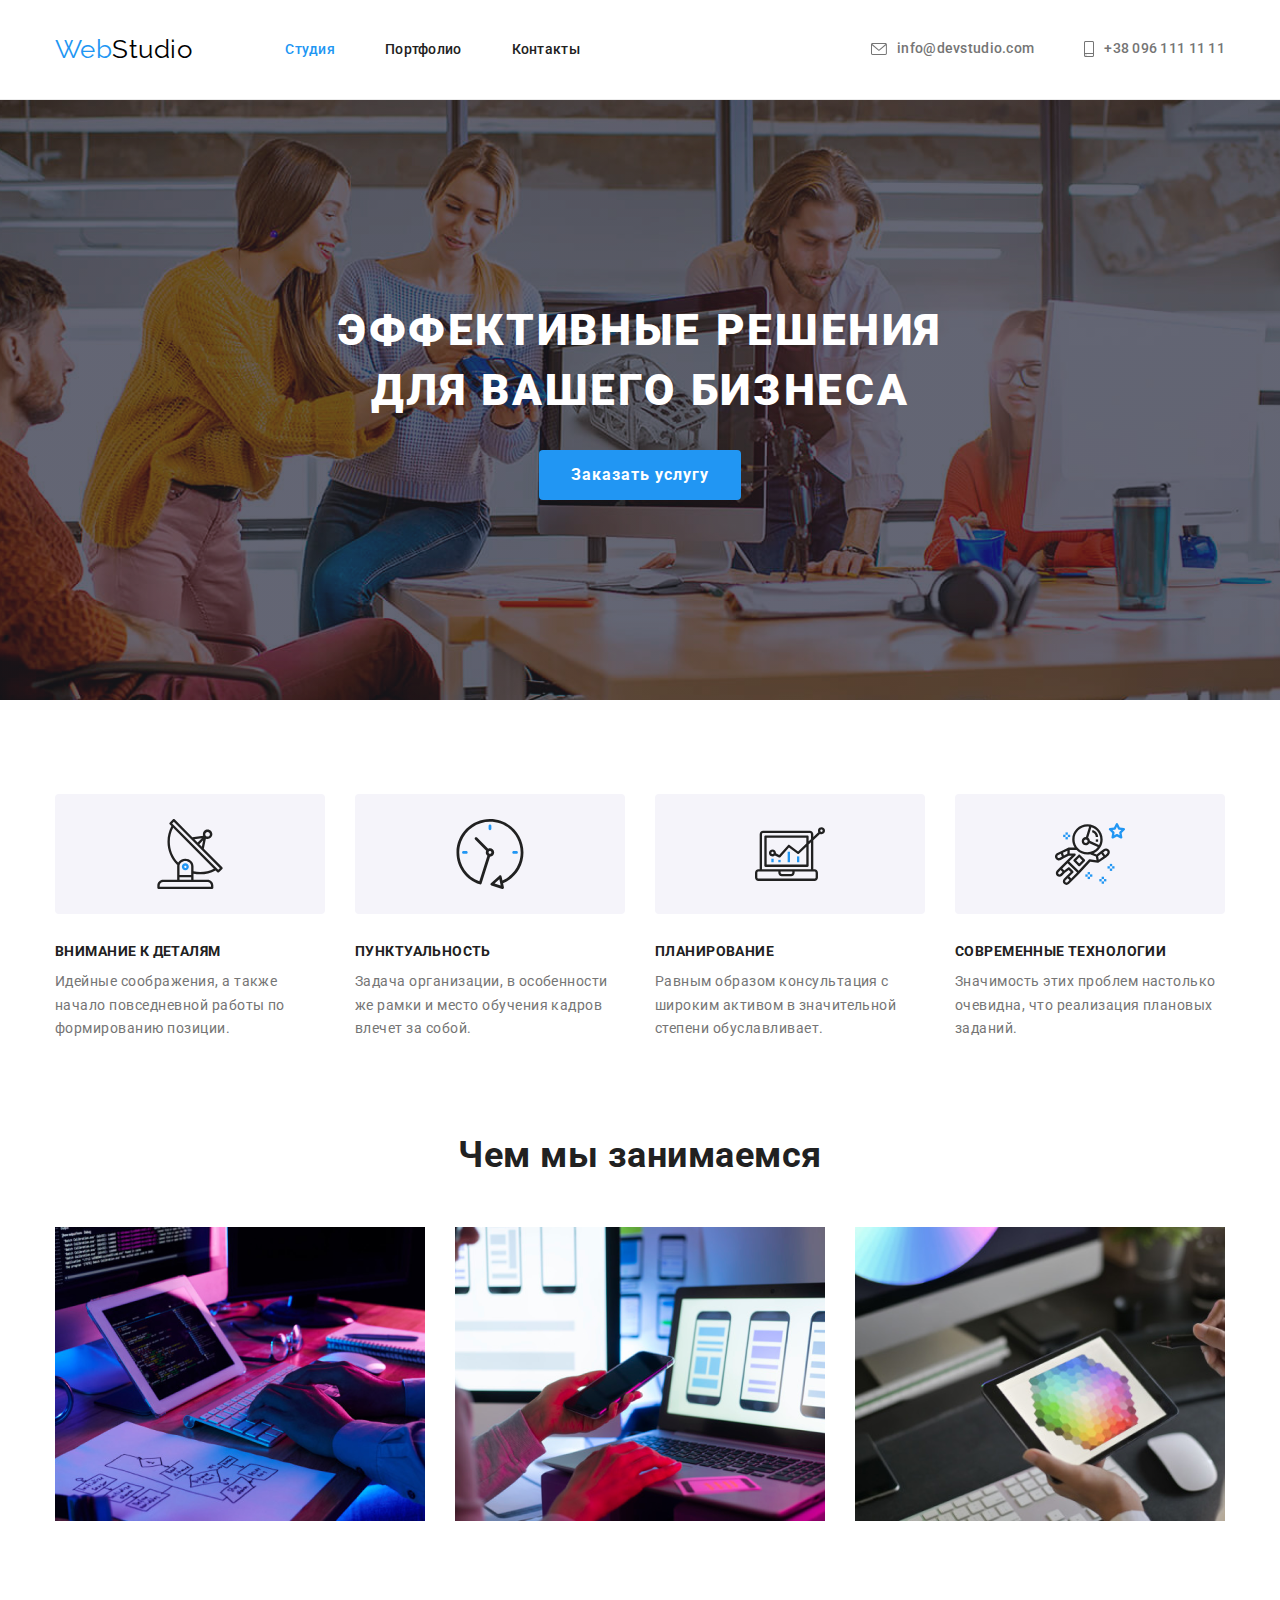
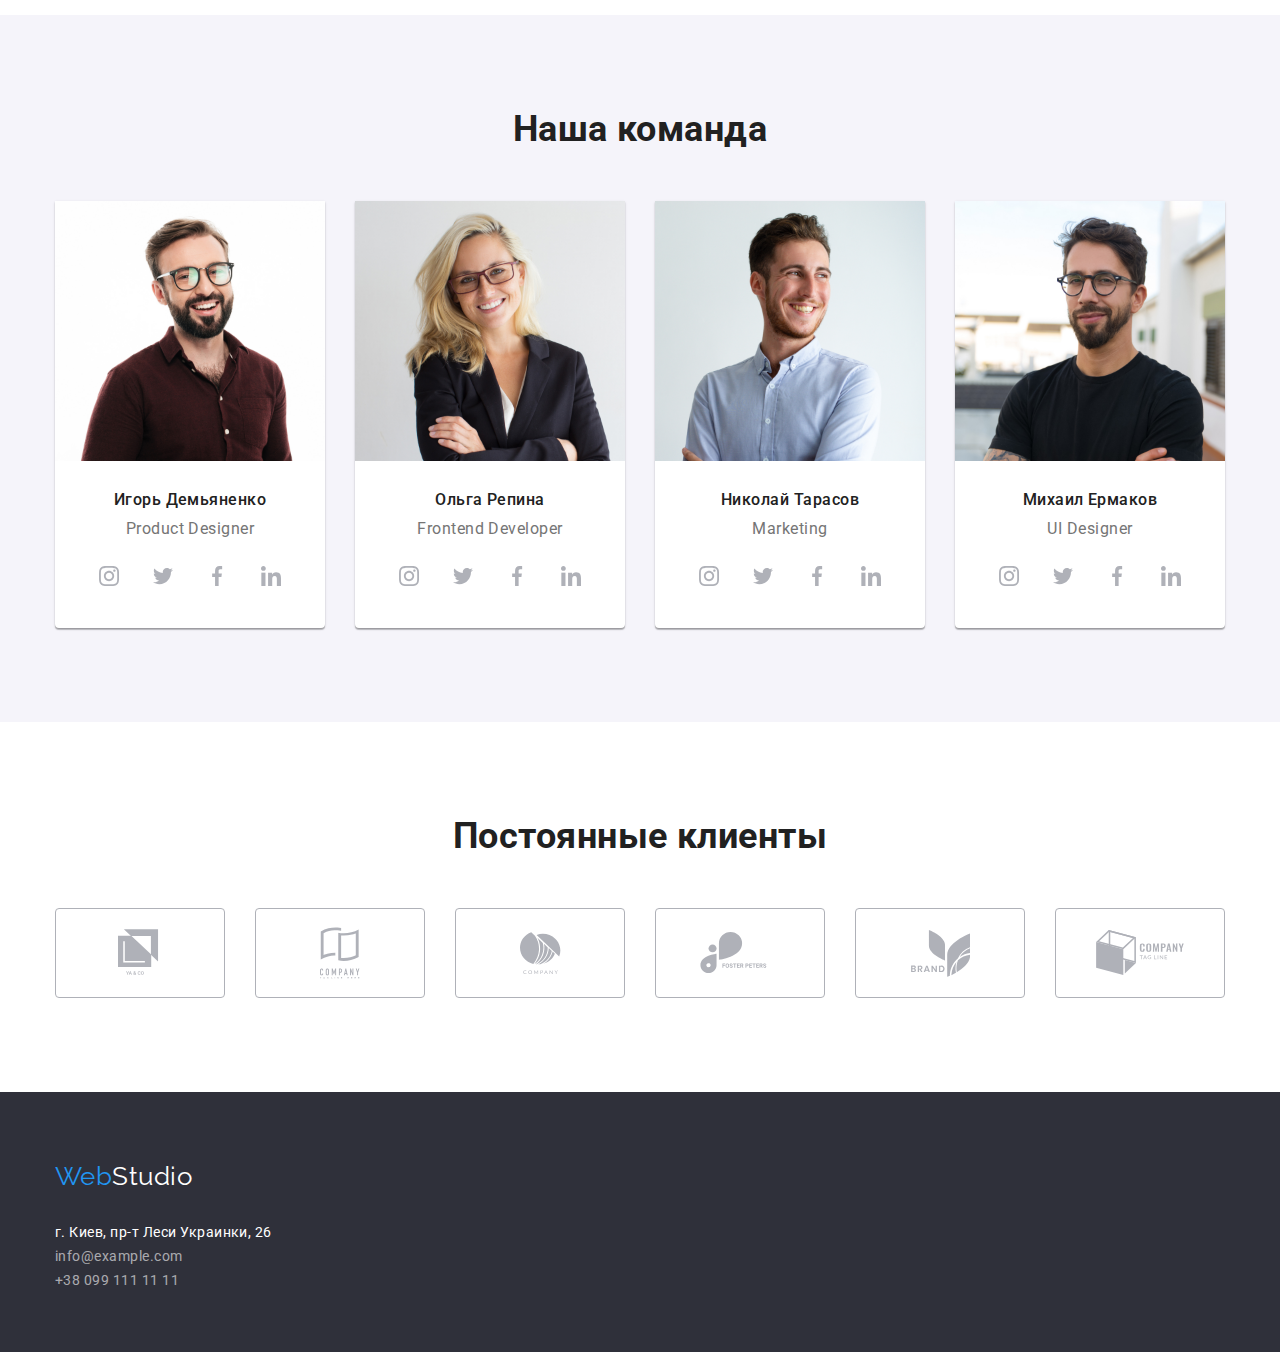
==== index.html @ a99a6d12 "Update index.html" ====
<!DOCTYPE html>
<html lang="ru">
    
<head>
    <meta charset="UTF-8">
    <meta name="viewport" content="width=device-width, initial-scale=1.0">
    <title>Document</title>
    <link rel="preconnect" href="https://fonts.gstatic.com">
    <link href="https://fonts.googleapis.com/css2?family=Raleway:wght@700&family=Roboto:wght@400;500;700;900&display=swap"
        rel="stylesheet">
    <link rel="stylesheet" href="https://cdnjs.cloudflare.com/ajax/libs/modern-normalize/1.0.0/modern-normalize.min.css" />
    <link href="css/style.css" rel="stylesheet">

</head>
<body>
    <!-- Шапка сайта -->
    <header class="page-header">
        <div class="container">
            <nav class="navigation">       
                <a href="./" class="logo">
                    Web<span class="logo-second">Studio</span>
                </a>
                <ul class="site-nav list">
                    <li class="navigation-list"><a href="./" class="link current">Студия</a></li>
                    <li class="navigation-list"><a href="./portfolio.html" class="link">Портфолио</a></li>
                    <li class="navigation-list"><a href="" class="link">Контакты</a></li>
                </ul>
            </nav>

            <address class="address">
                <ul class="contacts-nav list">
                    <li class="address-item">
                        <a href="mailto:info@devstudio.com" class="link contacts-block">
                            <svg class="email-svg">
                                <use href="./images/sprite.svg#email"></use>
                            </svg>
                            info@devstudio.com</a></li>
                    <li class="address-item">
                        <a href="tel:+380961111111" class="link contacts-block">
                            <svg class="smartphone-svg">
                                <use href="./images/sprite.svg#smartphone"><use>
                            </svg>
                            +38 096 111 11 11</a></li>
                </ul>
            </address>
        </div>
    </header>

    <main>
        <!-- Герой -->
        <section class="hero">
            <div class="container">
            <h1 class="hero-title">Эффективные решения <br> для вашего бизнеса</h1>
            <button class="hero-button" type="button">Заказать услугу</button>
            </div>
        </section>

        <!-- Преимущества -->
        <section class="section">
            <div class="container">
            <h2 hidden class="section-title">Наши преимущества</h2>
            <ul class="features-list list">
                <li class="features-list-item">
                    <div class="features-svg-block">
                    <svg class="features-svg">
                        <use href="./images/sprite.svg#antenna"></use>
                    </svg>
                    </div>
                    <h3 class="title">Внимание к деталям</h3>
                    <p class="features-paragraph">
                        Идейные соображения, а также 
                        начало повседневной работы по 
                        формированию позиции.
                    </p>
                </li>
                <li class="features-list-item">
                    <div class="features-svg-block">
                    <svg class="features-svg">
                        <use href="./images/sprite.svg#clock"></use>
                    </svg>
                    </div>
                    <h3 class="title">Пунктуальность</h3>
                    <p class="features-paragraph">
                        Задача организации, в особенности 
                        же рамки и место обучения кадров 
                        влечет за собой.
                    </p>
                </li>
                <li class="features-list-item">
                    <div class="features-svg-block">
                    <svg class="features-svg">
                        <use href="./images/sprite.svg#diagram"></use>
                    </svg>
                    </div>
                    <h3 class="title">Планирование</h3>
                    <p class="features-paragraph">
                        Равным образом консультация с 
                        широким активом в значительной 
                        степени обуславливает.
                    </p>
                </li>
                <li class="features-list-item">
                    <div class="features-svg-block">
                    <svg class="features-svg">
                        <use href="./images/sprite.svg#astronaut"></use>
                    </svg>
                    </div>
                    <h3 class="title">Современные технологии</h3>
                    <p class="features-paragraph">
                        Значимость этих проблем настолько 
                        очевидна, что реализация плановых 
                        заданий.
                    </p>
                </li>
            </ul>
            </div>
        </section>

        <!--Чем мы занимаемся-->
        <section class="section container">
            <h2 class="section-title">Чем мы занимаемся</h2>
            <ul class="works-title list">
                <li class="works-title-list">
                    <img src="./images/img1.png" alt="десктопные приложения" 
                    width="370" height="294">
                </li>
                <li class="works-title-list">
                    <img src="./images/img2.png" alt="мобильные приложения" 
                    width="370" height="294">
                </li>
                <li class="works-title-list">
                    <img src="./images/img3.png" alt="дизайнерские решения" 
                    width="370" height="294">
                </li>
            </ul>
            
        </section>

        <!-- Наша команда-->
        <section class="section employee">
            <div class="container employee-list">
                <h2 class="section-title">Наша команда</h2>
                <ul class="employees-title list">
                    <li class="employees-title-list">
                        <img src="./images/img11.jpg" alt="Игорь Демьяненко" 
                        width="270" height="260">
                            <h3 class="employee-name">Игорь Демьяненко</h3>
                        <p class="employee-position">Product Designer</p>
                        <div class="employee-social-block">
                            <a href="" class="employees-social-svg-links">
                            <svg class="employees-social-svg">
                                <use href="./images/sprite.svg#instagram"></use>
                            </svg>
                            </a>
                            <a href="" class="employees-social-svg-links">
                            <svg class="employees-social-svg">
                                <use href="./images/sprite.svg#twitter"></use>
                            </svg>
                            </a>
                            <a href=""  class="employees-social-svg-links">
                            <svg class="employees-social-svg">
                                <use href="./images/sprite.svg#facebook"></use>
                            </svg>
                            </a>
                            <a href=""  class="employees-social-svg-links">
                            <svg class="employees-social-svg">
                                <use href="./images/sprite.svg#linkedin"></use>
                            </svg>
                            </a>
                        </div>
                    </li>
                    <li class="employees-title-list">
                        <img src="./images/img22.jpg" alt="Ольга Репина" 
                        width="270" height="260">
                            <h3 class="employee-name">Ольга Репина</h3>
                        <p class="employee-position">Frontend Developer</P>
                        <div class="employee-social-block">
                            <a href="" class="employees-social-svg-links">
                                <svg class="employees-social-svg">
                                    <use href="./images/sprite.svg#instagram"></use>
                                </svg>
                            </a>
                            <a href="" class="employees-social-svg-links">
                                <svg class="employees-social-svg">
                                    <use href="./images/sprite.svg#twitter"></use>
                                </svg>
                            </a>
                            <a href="" class="employees-social-svg-links">
                                <svg class="employees-social-svg">
                                    <use href="./images/sprite.svg#facebook"></use>
                                </svg>
                            </a>
                            <a href="" class="employees-social-svg-links">
                                <svg class="employees-social-svg">
                                    <use href="./images/sprite.svg#linkedin"></use>
                                </svg>
                            </a>
                        </div>
                    </li>
                    <li class="employees-title-list">
                        <img src="./images/img33.jpg" alt="Николай Тарасов" 
                        width="270" height="260">
                            <h3 class="employee-name">Николай Тарасов</h3>
                        <p class="employee-position">
                            Marketing
                        </p>
                        <div class="employee-social-block">
                            <a href="" class="employees-social-svg-links">
                                <svg class="employees-social-svg">
                                    <use href="./images/sprite.svg#instagram"></use>
                                </svg>
                            </a>
                            <a href="" class="employees-social-svg-links">
                                <svg class="employees-social-svg">
                                    <use href="./images/sprite.svg#twitter"></use>
                                </svg>
                            </a>
                            <a href="" class="employees-social-svg-links">
                                <svg class="employees-social-svg">
                                    <use href="./images/sprite.svg#facebook"></use>
                                </svg>
                            </a>
                            <a href="" class="employees-social-svg-links">
                                <svg class="employees-social-svg">
                                    <use href="./images/sprite.svg#linkedin"></use>
                                </svg>
                            </a>
                        </div>
                    </li>
                    <li class="employees-title-list">
                        <img src="images/img44.jpg" alt="Михаил Ермаков" width="270">
                            <h3 class="employee-name">Михаил Ермаков</h3>
                        <p class="employee-position">
                            UI Designer
                        </p>
                        <div class="employee-social-block">
                            <a href="" class="employees-social-svg-links">
                                <svg class="employees-social-svg">
                                    <use href="./images/sprite.svg#instagram"></use>
                                </svg>
                            </a>
                            <a href="" class="employees-social-svg-links">
                                <svg class="employees-social-svg">
                                    <use href="./images/sprite.svg#twitter"></use>
                                </svg>
                            </a>
                            <a href="" class="employees-social-svg-links">
                                <svg class="employees-social-svg">
                                    <use href="./images/sprite.svg#facebook"></use>
                                </svg>
                            </a>
                            <a href="" class="employees-social-svg-links">
                                <svg class="employees-social-svg">
                                    <use href="./images/sprite.svg#linkedin"></use>
                                </svg>
                            </a>
                        </div>
                    </li>
                </ul>
            </div>
        </section>

        <section class="section">
            <div class="container clients-box">  
                <h2 class="section-title">
                    Постоянные клиенты
                </h2>
                <ul class="clients-list list">
                    <li class="clients-item">
                        <svg class="clients-social-svg" width= 44.27 height=49.23>
                            <use href="./images/sprite.svg#logofooter1"></use>
                        </svg>
                    </li>
                    <li class="clients-item">
                        <svg class="clients-social-svg" width= 40 height=52>
                            <use href="./images/sprite.svg#logofooter2"></use>
                        </svg>
                    </li>
                    <li class="clients-item">
                        <svg class="clients-social-svg" width= 41 height=42.6>
                            <use href="./images/sprite.svg#logofooter3"></use>
                        </svg>
                    </li>
                    <li class="clients-item">
                        <svg class="clients-social-svg" width= 79.66 height=42.02>
                            <use href="./images/sprite.svg#logofooter4"></use>
                        </svg>
                    </li>
                    <li class="clients-item">
                        <svg class="clients-social-svg" width= 59 height=47>
                            <use href="./images/sprite.svg#logofooter5"></use>
                        </svg>
                    </li>
                    <li class="clients-item">
                        <svg class="clients-social-svg" width= 88.48 height=45.54>
                            <use href="./images/sprite.svg#logofooter6"></use>
                        </svg>
                    </li>
                </ul>

            </div>
        </section>

    </main>

    <!-- Подвал -->
    <footer class="addresses-style">
        <div class="container">
            <a href="./" class="logo">
                Web<span class="logo-second-footer">Studio</span>
            </a>
            <address class="address-style">
                <ul class="footer-address list">
                    <li>
                        г. Киев, пр-т Леси Украинки, 26
                    </li>
                    <li>
                        <a href="mailto:info@example.com" class="footer-contacts">info@example.com</a>
                    </li>
                    <li>
                        <a href="tel:+380991111111" class="footer-contacts">+38 099 111 11 11</a>
                    </li>
                </ul>
            </address>
            
        </div>
    </footer>

</body>
</html>
---- css/style.css ----
:root {
  --primary-text-color: #757575;
  --title-text-color: #212121;
  --accent-color: #2196f3;
  --primary-page-color: #ffffff;
}

body {
  background-color: var(--primary-page-color);
  color: var(--primary-text-color);
  font-family: Roboto, sans-serif;
  letter-spacing: 0.03em;
}

.list {
  list-style: none;
}

h1,
h2,
h4,
h4,
h5,
h6 {
  margin: 0;
}

ul,
ol {
  margin: 0;
  padding-inline-start: 0;
}

a {
  margin: 0;
}

img {
  display: block;
}

.container {
  margin-left: auto;
  margin-right: auto;
  width: 1200px;
  padding: 0 15px;
}

/*Шапка сайта*/
.page-header {
  padding-top: 25px;
  padding-bottom: 25px;
  border-bottom: 1px solid #ececec;
}

.page-header .container {
  display: flex;
  align-items: center;
}

.navigation {
  display: flex;
  align-items: center;
}

.logo {
  color: var(--accent-color);
  text-decoration: none;
  font-family: Raleway, sans-serif;
  font-size: 26px;
  line-height: 1.88;
}

.page-header .logo {
  margin-right: 93px;
}

.logo-second {
  color: #000000;
}

.site-nav .link {
  color: var(--title-text-color);
  text-decoration: none;
  font-weight: 500;
  font-size: 14px;
  line-height: 1.2;
  letter-spacing: 0.02em;
}

.site-nav {
  display: flex;
}

.site-nav .link:hover,
.site-nav .link:focus {
  color: var(--accent-color);
}

.navigation-list:not(:last-child) {
  margin-right: 50px;
}

.email-svg {
  width: 16px;
  height: 12px;
  margin-right: 10px;
  fill: var(--primary-text-color);
}

.smartphone-svg {
  width: 10px;
  height: 16px;
  margin-right: 10px;
  fill: var(--primary-text-color);
}

.address-item:not(:last-child) {
  margin-right: 50px;
}

.link.current {
  color: var(--accent-color);
}

.contacts-nav {
  display: flex;
}

.page-header .address {
  margin-left: auto;
}

.address-item .link {
  display: flex;
  align-items: center;
  color: var(--primary-text-color);
  text-decoration: none;
  font-style: normal;
  font-weight: 500;
  font-size: 14px;
  line-height: 1.14;
  letter-spacing: 0.02em;
}

.address-item .link:hover,
.address-item .link:focus {
  color: var(--accent-color);
}

.contacts-block:hover .email-svg,
.contacts-block:focus .email-svg {
  fill: currentColor;
}

.contacts-block:hover .smartphone-svg,
.contacts-block:focus .smartphone-svg {
  fill: currentColor;
}

/*section*/
.section-title {
  color: var(--title-text-color);
  font-size: 36px;
  line-height: 1.16;
  text-align: center;
  padding-bottom: 50px;
}

/*Герой*/
.hero {
  background-image: linear-gradient(
      rgba(47, 48, 58, 0.4),
      rgba(47, 48, 58, 0.4)
    ),
    url(../images/hero.png);
  background-position: center;
  height: 600px;
  max-width: 1600px;
  text-align: center;
  margin-left: auto;
  margin-right: auto;
}

.hero-title {
  color: var(--primary-page-color);
  font-weight: 900;
  font-size: 44px;
  line-height: 1.37;
  letter-spacing: 0.06em;
  text-transform: uppercase;
  padding-top: 200px;
  margin-bottom: 30px;
}

.hero-button {
  background-color: var(--accent-color);
  color: var(--primary-page-color);

  display: inline-block;
  border: 1px transparent;
  min-width: 200px;
  height: 50px;
  text-decoration: none;
  font-weight: bold;
  font-size: 16px;
  line-height: 1.875;
  letter-spacing: 0.06em;
  border-radius: 4px;
  cursor: pointer;
  padding: 10px 32px;
  text-decoration: none;
  margin-bottom: 200px;
}

/*Преимущества*/
.features-list .title {
  color: var(--title-text-color);
  font-size: 14px;
  line-height: 1.14;
  letter-spacing: 0.03em;
  text-transform: uppercase;
  margin-bottom: 10px;
  margin-top: 0px;
}

.features-list-item:not(:last-child) {
  margin-right: 30px;
}

.features-paragraph {
  min-width: 270px;
  margin-top: 0px;
  margin-bottom: 0px;
}

.container .features-list {
  display: flex;
  padding-top: 94px;
  padding-bottom: 94px;
}

.features-paragraph {
  font-size: 14px;
  line-height: 1.7;
}

.features-svg {
  width: 70px;
  height: 70px;
}

.features-svg-block {
  display: flex;
  background-color: #f5f4fa;
  align-items: center;
  justify-content: center;
  width: 270px;
  height: 120px;
  border-radius: 4px;
  margin-bottom: 30px;
}

/*чем мы занимаемся*/
.works-title {
  display: flex;
  padding-bottom: 94px;
}

.works-title-list:not(:last-child) {
  margin-right: 30px;
}

/*наша команда*/

.employees-title {
  display: flex;
  padding-bottom: 94px;
  justify-content: space-between;
}

.employees-title li {
  background: #ffffff;
  box-shadow: 0px 1px 3px rgba(0, 0, 0, 0.12), 0px 1px 1px rgba(0, 0, 0, 0.14),
    0px 2px 1px rgba(0, 0, 0, 0.2);
  border-radius: 0px 0px 4px 4px;
}

.employee {
  padding-top: 94px;
  background-color: #f5f4fa;
  text-align: center;
  margin-left: auto;
  margin-right: auto;
}

.employee-name {
  color: var(--title-text-color);
  font-weight: 500;
  font-size: 16px;
  line-height: 1.18;
  margin-top: 30px;
  margin-bottom: 10px;
  text-align: center;
}
.employee-position {
  color: var(--primary-text-color);
  font-size: 16px;
  line-height: 1.18;
  margin-top: 0;
  margin-bottom: 16px;
  text-align: center;
}

.employee-social-block {
  display: flex;
  justify-content: center;
  align-items: center;
  width: 206px;
  height: 44px;
  margin: 0 32px 30px 32px;
}

.employees-social-svg-links {
  display: flex;
  align-items: center;
  justify-content: center;
  width: 44px;
  height: 44px;
}

.employees-social-svg-links:hover .employees-social-svg {
  fill: #ffffff;
}

.employees-social-svg-links:hover {
  background: var(--accent-color);
  border-radius: 50%;
}

.employees-social-svg-links:not(:last-child) {
  margin-right: 10px;
}

.employees-social-svg {
  fill: #afb1b8;
  width: 20px;
  height: 20px;
}
/*наши клиенты*/
.clients-list {
  display: flex;
  align-items: center;
  justify-content: space-between;
}

.clients-item {
  display: flex;
  align-items: center;
  justify-content: center;
  width: 170px;
  height: 90px;
  border: 1px solid #afb1b8;
  border-radius: 4px;
}

.clients-item:hover {
  border: 1px solid var(--accent-color);
}

.clients-item:hover .clients-social-svg {
  fill: var(--accent-color);
}

.clients-social-svg {
  fill: #afb1b8;
}

.clients-box {
  padding-top: 94px;
  padding-bottom: 94px;
}

/*подвал*/

.addresses-style {
  font-family: Roboto, sans-serif;
  font-style: normal;
  text-decoration: none;
  background-color: #2f303a;
  padding-top: 60px;
  margin-left: auto;
  margin-right: auto;
}

.footer-address {
  color: #ffffff;
  font-size: 14px;
  line-height: 1.7;
}

.footer-contacts {
  color: rgba(255, 255, 255, 0.6);
  font-size: 14px;
  line-height: 1.7;
  text-decoration: none;
}

.nav-filter {
  padding-top: 94px;
  padding-bottom: 50px;
}

.filter-button {
  background-color: #f5f4fa;
  color: var(--title-text-color);
  text-align: center;
  display: inline-block;
  border: 1px transparent;
  min-width: 73px;
  height: 38px;
  text-decoration: none;
  font-weight: bold;
  border-radius: 4px;
  cursor: pointer;
  padding: 6px 22px;
  font-size: 16px;
  line-height: 1.625;
  letter-spacing: 0.03em;
}

.portfolio-list {
  display: flex;
  justify-content: center;
}

.portfolio-list .item:not(:last-child) {
  margin-right: 8px;
}

.portfolio-list .filter-button:hover,
.portfolio-list .filter-button:focus {
  background-color: var(--accent-color);
  color: var(--primary-page-color);
}

.address-style {
  margin-top: 20px;
  padding-bottom: 60px;
  font-style: normal;
}

.footer-contacts {
  margin-top: 9px;
}

.address-margin:not(:last-child) {
  margin-bottom: 9px;
}

.portfolio-examples {
  display: flex;
  flex-wrap: wrap;
  padding-bottom: 94px;
}

.portfolio-examples .item {
  margin-right: 30px;
  margin-bottom: 30px;
}

.portfolio-examples .item:nth-last-child(-n + 3) {
  margin-bottom: 0;
}

.portfolio-examples .item:nth-child(3n) {
  margin-right: 0;
}

.portfolio-examples-link {
  text-decoration: none;
}
/*
.portfolio-examples-link .item {
}
*/
.item img {
  display: block;
  max-width: 100%;
  height: auto;
}
.item-card {
  padding: 20px 24px;
  background: #ffffff;
  /* Рамка не везде а только с трёх сторон */
  border: 1px solid #eeeeee;
}

.example-name {
  font-size: 18px;
  line-height: 2;
  letter-spacing: 0.06ems;
  color: var(--title-text-color);
  margin-bottom: 4px;
}

.example-type {
  font-size: 16px;
  line-height: 1.87;
  color: var(--primary-text-color);
  margin: 0;
}

.logo-second-footer {
  color: var(--primary-page-color);
}
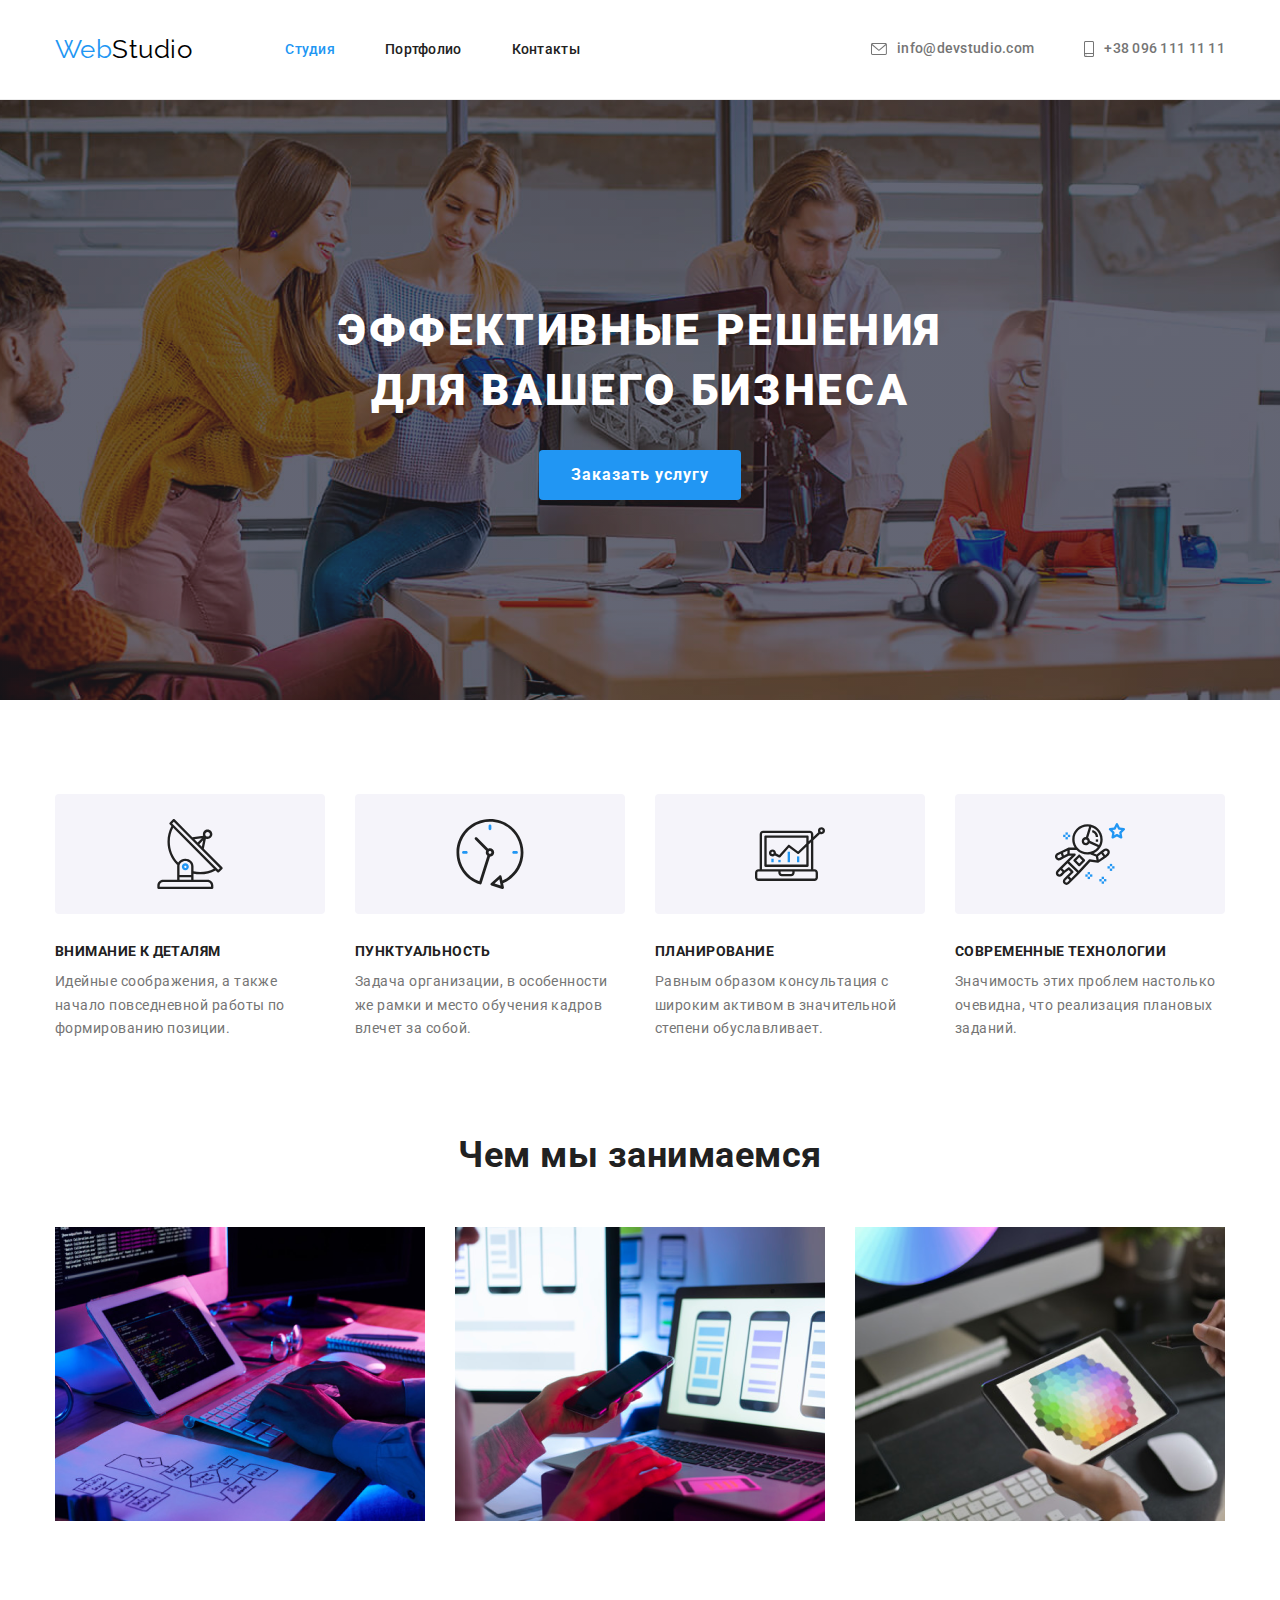
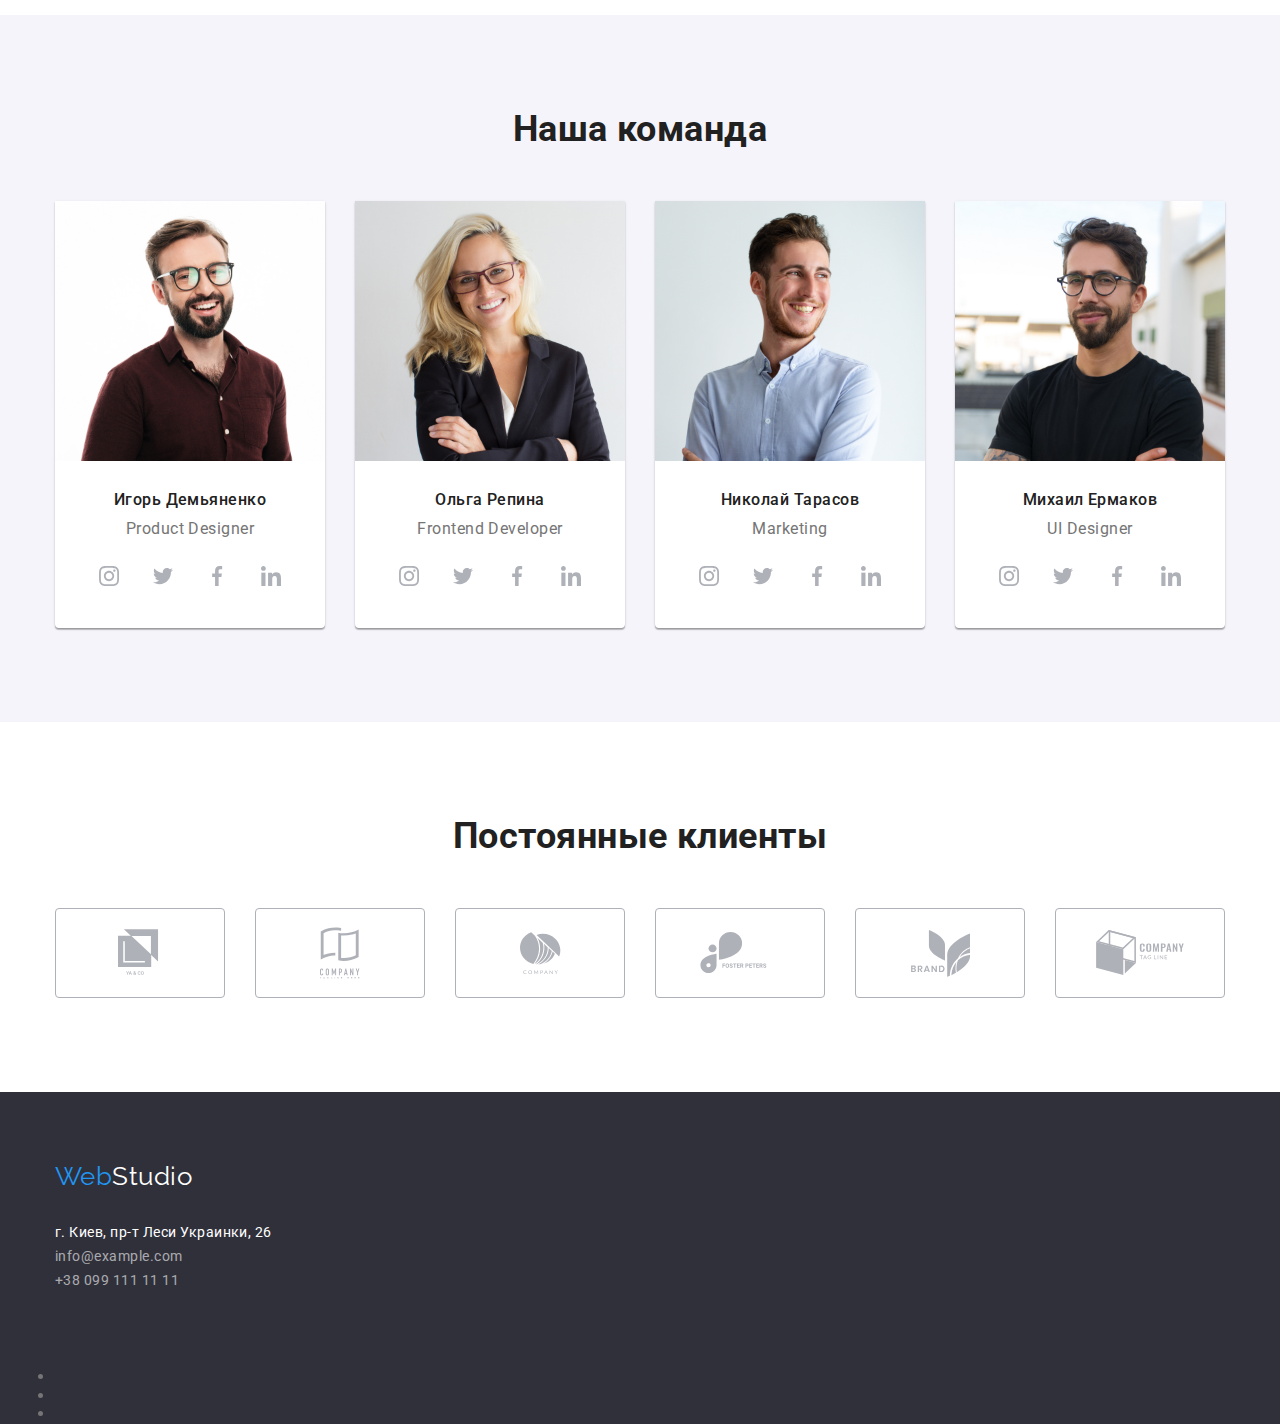
==== commit 5ff6f9aa: "gg" ====
--- a/index.html
+++ b/index.html
@@ -266,35 +266,47 @@
                     Постоянные клиенты
                 </h2>
                 <ul class="clients-list list">
-                    <li class="clients-item">
+                    <li>
+                    <a href="" class="clients-item-link">
                         <svg class="clients-social-svg" width= 44.27 height=49.23>
                             <use href="./images/sprite.svg#logofooter1"></use>
                         </svg>
-                    </li>
-                    <li class="clients-item">
+                    </a>
+                    </li>
+                    <li>
+                    <a href="" class="clients-item-link">
                         <svg class="clients-social-svg" width= 40 height=52>
                             <use href="./images/sprite.svg#logofooter2"></use>
                         </svg>
-                    </li>
-                    <li class="clients-item">
+                    </a>
+                    </li>
+                    <li>
+                    <a href="" class="clients-item-link">
                         <svg class="clients-social-svg" width= 41 height=42.6>
                             <use href="./images/sprite.svg#logofooter3"></use>
                         </svg>
-                    </li>
-                    <li class="clients-item">
+                    </a>
+                    </li>
+                    <li>
+                    <a href="" class="clients-item-link">
                         <svg class="clients-social-svg" width= 79.66 height=42.02>
                             <use href="./images/sprite.svg#logofooter4"></use>
                         </svg>
-                    </li>
-                    <li class="clients-item">
+                    </a>
+                    </li>
+                    <li>
+                    <a href="" class="clients-item-link">
                         <svg class="clients-social-svg" width= 59 height=47>
                             <use href="./images/sprite.svg#logofooter5"></use>
                         </svg>
-                    </li>
-                    <li class="clients-item">
+                    </a>
+                    </li>
+                    <li>
+                    <a href="" class="clients-item-link">
                         <svg class="clients-social-svg" width= 88.48 height=45.54>
                             <use href="./images/sprite.svg#logofooter6"></use>
                         </svg>
+                    </a>
                     </li>
                 </ul>
 
@@ -322,6 +334,17 @@
                     </li>
                 </ul>
             </address>
+
+            <div>
+                <p>
+
+                </p>
+                <ul>
+                    <li></li>
+                    <li></li>
+                    <li></li>
+                </ul>
+            </div>
             
         </div>
     </footer>
--- a/css/style.css
+++ b/css/style.css
@@ -354,7 +354,7 @@
   justify-content: space-between;
 }
 
-.clients-item {
+.clients-item-link {
   display: flex;
   align-items: center;
   justify-content: center;
@@ -364,11 +364,11 @@
   border-radius: 4px;
 }
 
-.clients-item:hover {
+.clients-item-link:hover {
   border: 1px solid var(--accent-color);
 }
 
-.clients-item:hover .clients-social-svg {
+.clients-item-link:hover .clients-social-svg {
   fill: var(--accent-color);
 }
 
@@ -404,6 +404,7 @@
   font-size: 14px;
   line-height: 1.7;
   text-decoration: none;
+  margin-top: 9px;
 }
 
 .nav-filter {
@@ -450,10 +451,6 @@
   font-style: normal;
 }
 
-.footer-contacts {
-  margin-top: 9px;
-}
-
 .address-margin:not(:last-child) {
   margin-bottom: 9px;
 }
@@ -480,10 +477,7 @@
 .portfolio-examples-link {
   text-decoration: none;
 }
-/*
-.portfolio-examples-link .item {
-}
-*/
+
 .item img {
   display: block;
   max-width: 100%;
@@ -492,8 +486,13 @@
 .item-card {
   padding: 20px 24px;
   background: #ffffff;
-  /* Рамка не везде а только с трёх сторон */
   border: 1px solid #eeeeee;
+}
+
+.item:hover,
+.item:focus {
+  box-shadow: 0px 1px 1px rgba(0, 0, 0, 0.12), 0px 4px 4px rgba(0, 0, 0, 0.06),
+    1px 4px 6px rgba(0, 0, 0, 0.16);
 }
 
 .example-name {
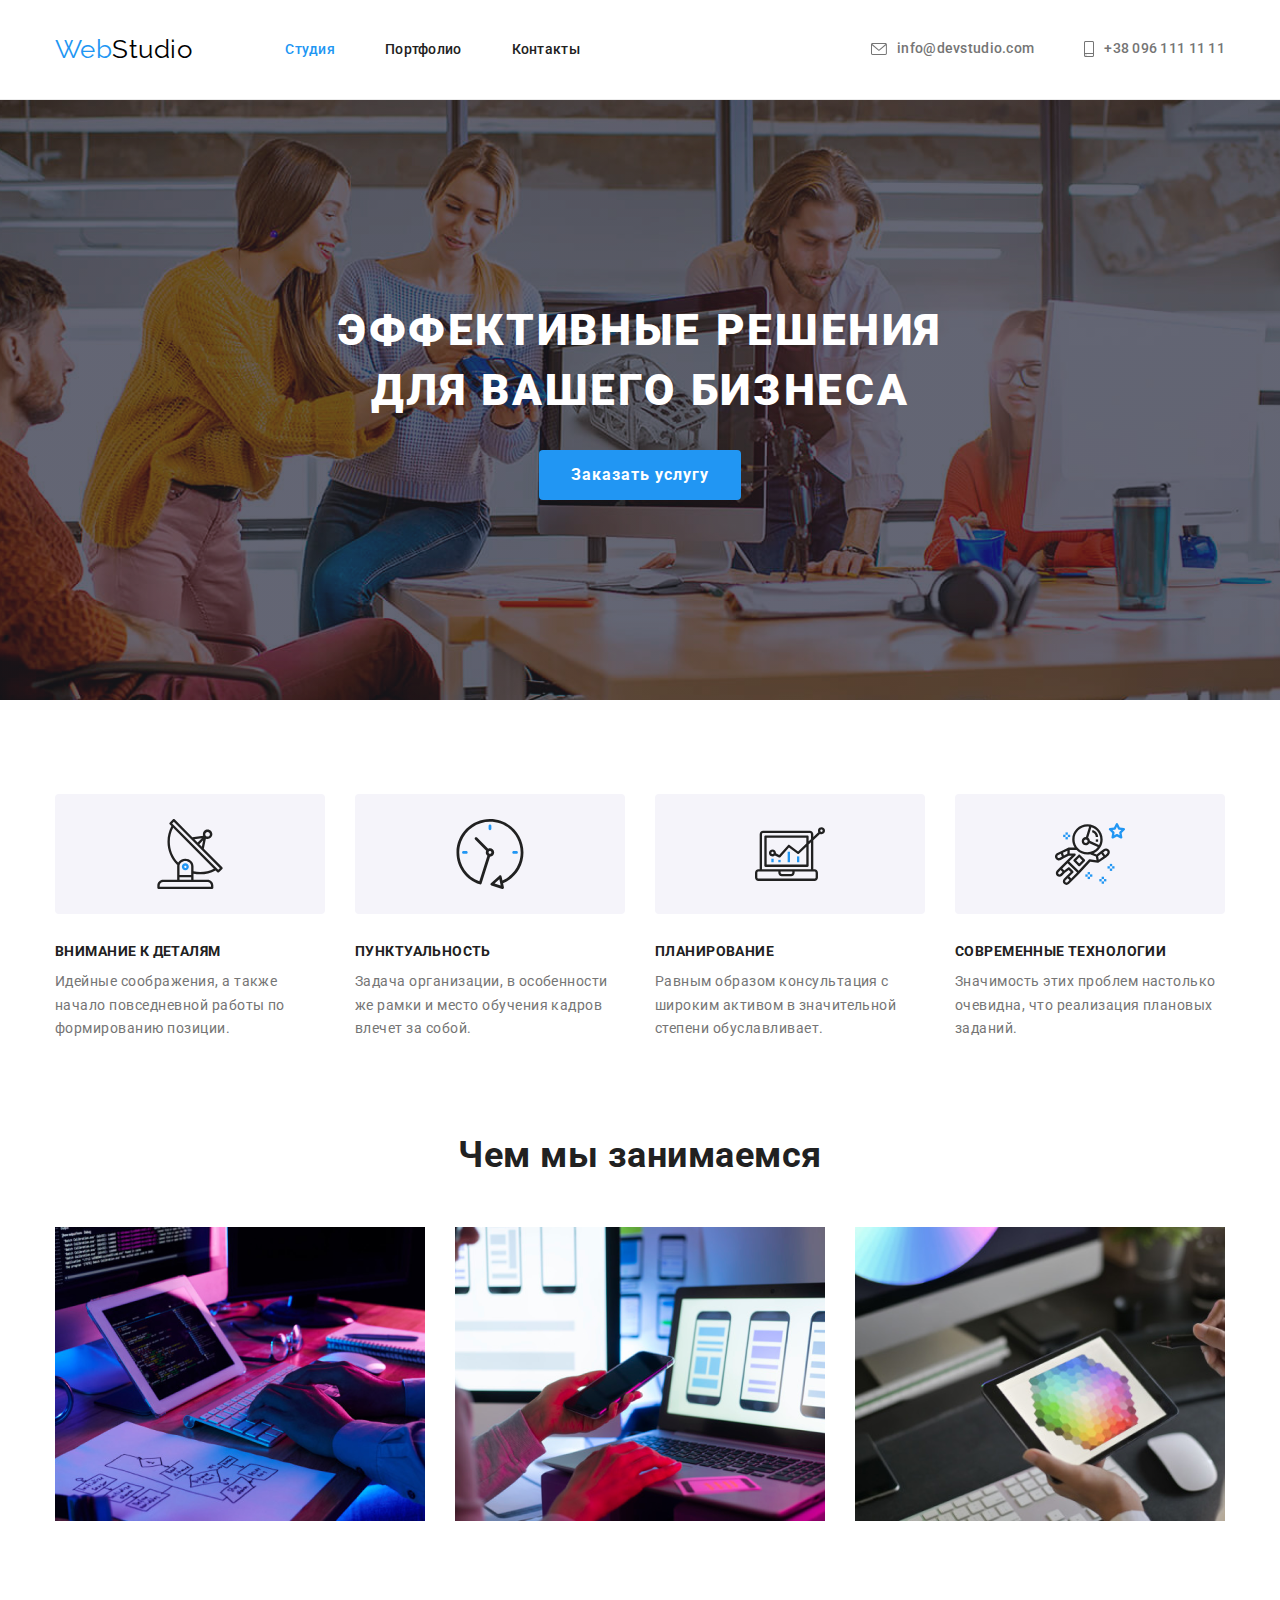
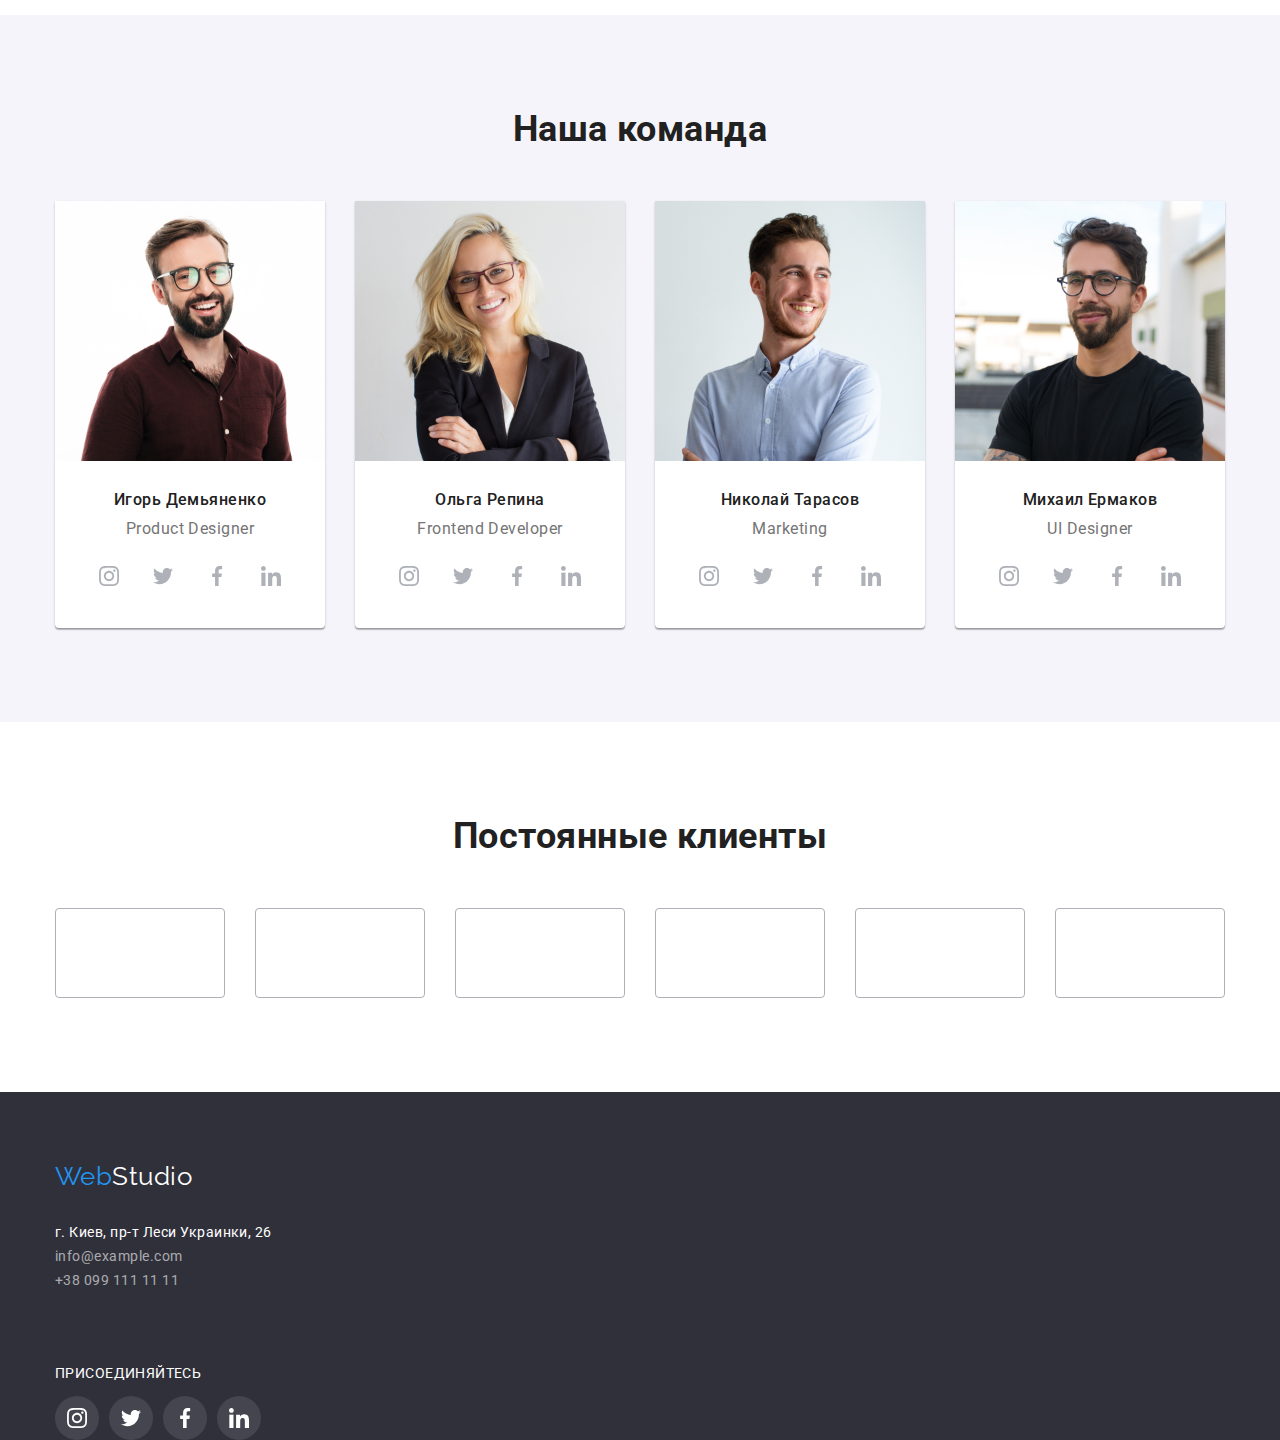
==== commit d76f805c: "gg" ====
--- a/index.html
+++ b/index.html
@@ -335,14 +335,39 @@
                 </ul>
             </address>
 
-            <div>
-                <p>
-
+            <div class="social-footer">
+                <p class="title-footer">
+                    присоединяйтесь
                 </p>
-                <ul>
-                    <li></li>
-                    <li></li>
-                    <li></li>
+                <ul class="social-footer-list list">
+                    <li class="social-footer-item">
+                        <a href="" class="social-footer-link">
+                            <svg class="clients-social-svg" width=20 height=20>
+                                <use href="./images/sprite.svg#instagramfooter"></use>
+                            </svg>
+                        </a>
+                    </li>
+                    <li class="social-footer-item">
+                        <a href="" class="social-footer-link">
+                            <svg class="clients-social-svg" width=20 height=20>
+                                <use href="./images/sprite.svg#twitterfooter"></use>
+                            </svg>
+                        </a>
+                    </li>
+                    <li class="social-footer-item">
+                        <a href="" class="social-footer-link">
+                            <svg class="clients-social-svg" width=20 height=20>
+                                <use href="./images/sprite.svg#facebookfooter"></use>
+                            </svg>
+                        </a>
+                    </li>
+                    <li class="social-footer-item">
+                        <a href="" class="social-footer-link">
+                            <svg class="clients-social-svg" width=20 height=20>
+                                <use href="./images/sprite.svg#linkedinfooter"></use>
+                            </svg>
+                        </a>
+                    </li>
                 </ul>
             </div>
             
--- a/css/style.css
+++ b/css/style.css
@@ -407,6 +407,41 @@
   margin-top: 9px;
 }
 
+.social-footer {
+}
+
+.social-footer-list {
+  display: flex;
+  justify-content: space-between;
+  width: 206px;
+}
+
+.title-footer {
+  color: var(--primary-page-color);
+  font-size: 14px;
+  line-height: 1.14;
+  letter-spacing: 0.03em;
+  text-transform: uppercase;
+}
+
+.social-footer-link {
+  display: flex;
+  align-items: center;
+  justify-content: center;
+  background: rgba(255, 255, 255, 10%);
+  width: 44px;
+  height: 44px;
+  border-radius: 50%;
+}
+
+.clients-social-svg {
+  fill: #ffffff;
+}
+
+.social-footer-link:hover {
+  background: var(--accent-color);
+}
+
 .nav-filter {
   padding-top: 94px;
   padding-bottom: 50px;
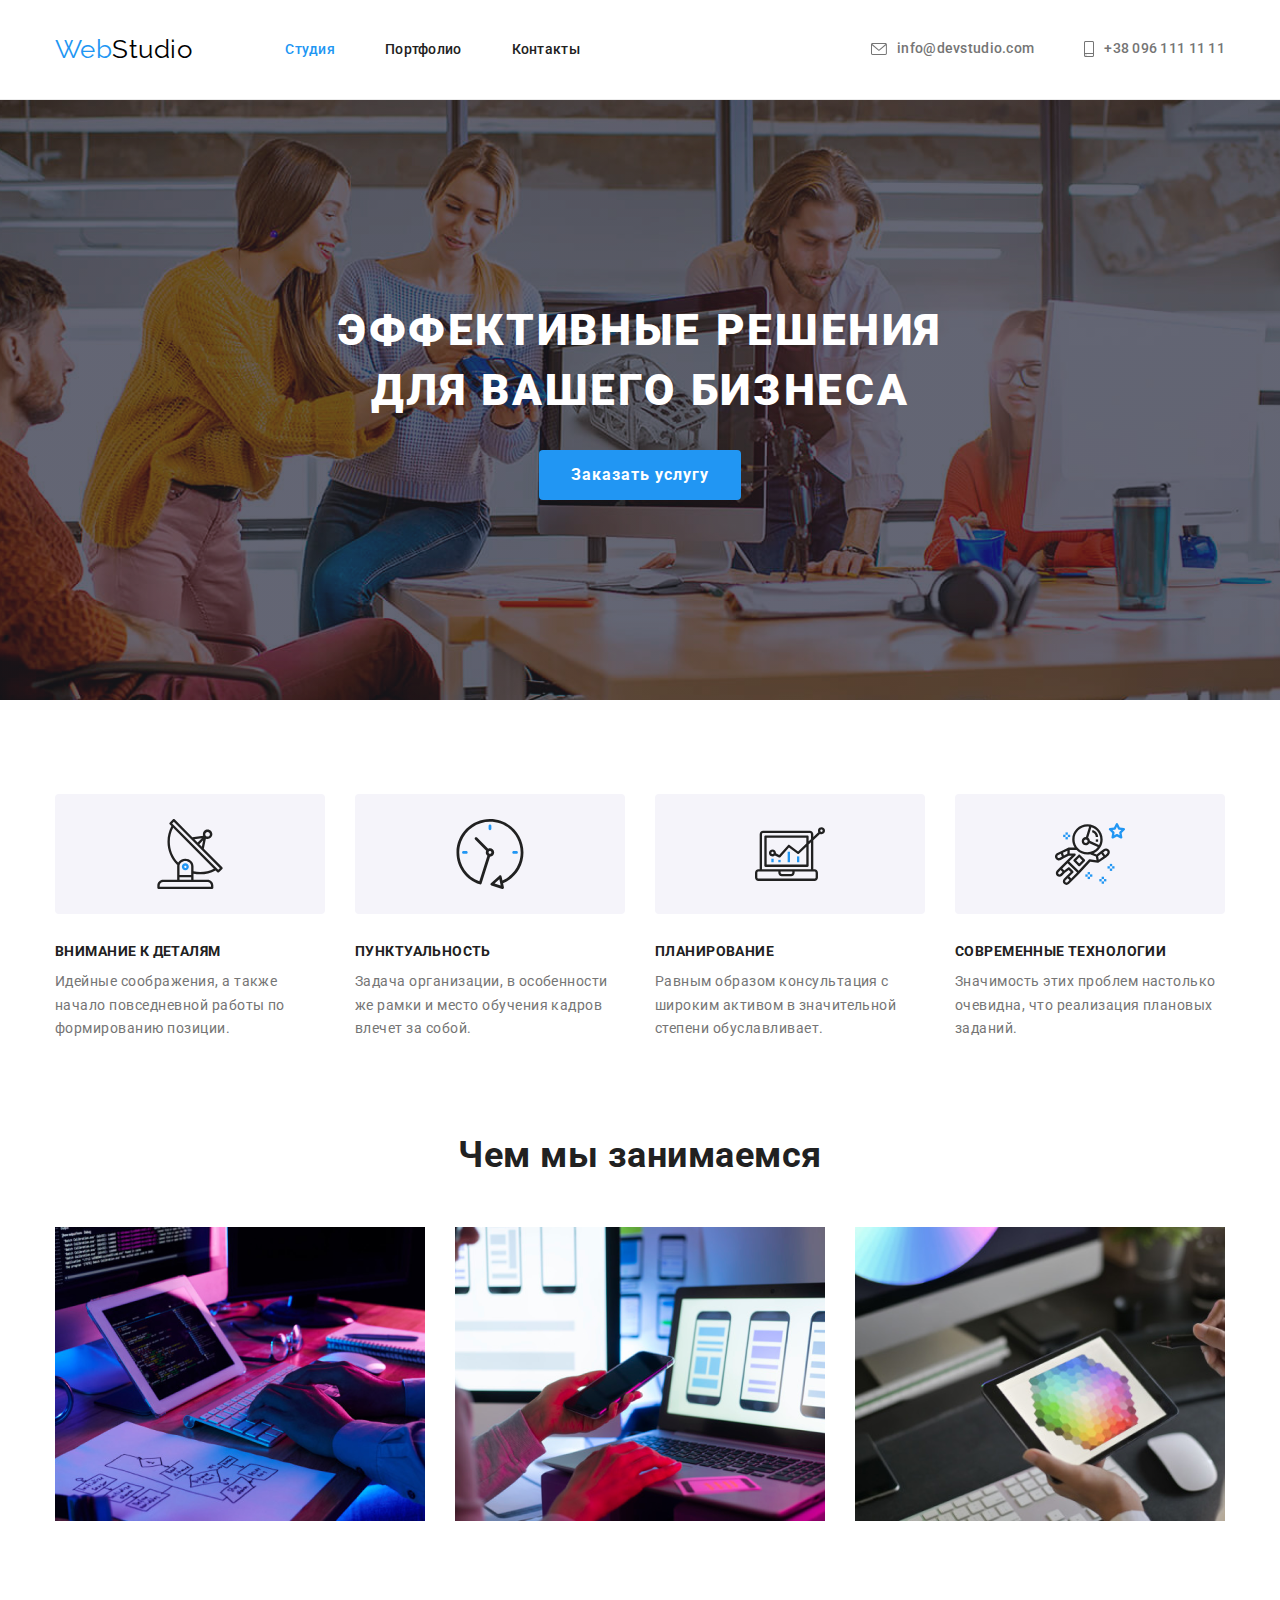
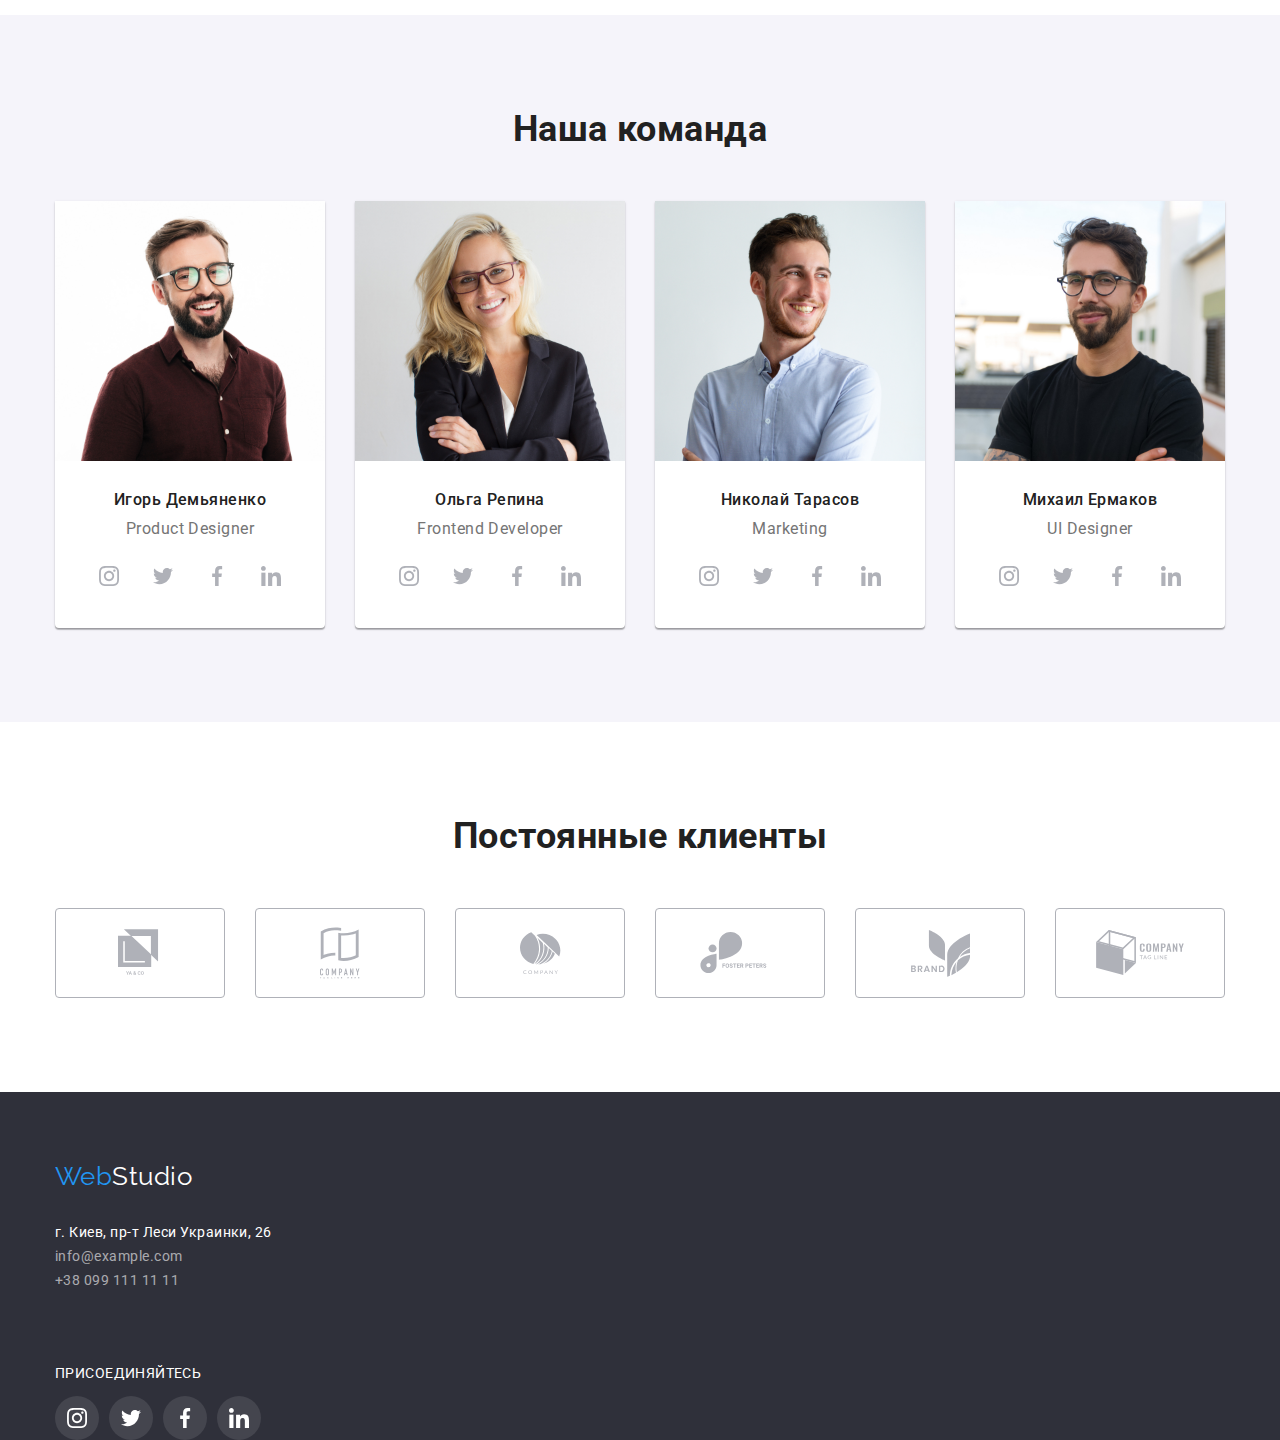
==== commit 892a1248: "fix" ====
--- a/index.html
+++ b/index.html
@@ -342,28 +342,28 @@
                 <ul class="social-footer-list list">
                     <li class="social-footer-item">
                         <a href="" class="social-footer-link">
-                            <svg class="clients-social-svg" width=20 height=20>
+                            <svg class="social-svg-footer" width=20 height=20>
                                 <use href="./images/sprite.svg#instagramfooter"></use>
                             </svg>
                         </a>
                     </li>
                     <li class="social-footer-item">
                         <a href="" class="social-footer-link">
-                            <svg class="clients-social-svg" width=20 height=20>
+                            <svg class="social-svg-footer" width=20 height=20>
                                 <use href="./images/sprite.svg#twitterfooter"></use>
                             </svg>
                         </a>
                     </li>
                     <li class="social-footer-item">
                         <a href="" class="social-footer-link">
-                            <svg class="clients-social-svg" width=20 height=20>
+                            <svg class="social-svg-footer" width=20 height=20>
                                 <use href="./images/sprite.svg#facebookfooter"></use>
                             </svg>
                         </a>
                     </li>
                     <li class="social-footer-item">
                         <a href="" class="social-footer-link">
-                            <svg class="clients-social-svg" width=20 height=20>
+                            <svg class="social-svg-footer" width=20 height=20>
                                 <use href="./images/sprite.svg#linkedinfooter"></use>
                             </svg>
                         </a>
--- a/css/style.css
+++ b/css/style.css
@@ -364,16 +364,16 @@
   border-radius: 4px;
 }
 
+.clients-social-svg {
+  fill: #afb1b8;
+}
+
 .clients-item-link:hover {
   border: 1px solid var(--accent-color);
 }
 
 .clients-item-link:hover .clients-social-svg {
   fill: var(--accent-color);
-}
-
-.clients-social-svg {
-  fill: #afb1b8;
 }
 
 .clients-box {
@@ -434,7 +434,7 @@
   border-radius: 50%;
 }
 
-.clients-social-svg {
+.social-svg-footer {
   fill: #ffffff;
 }
 
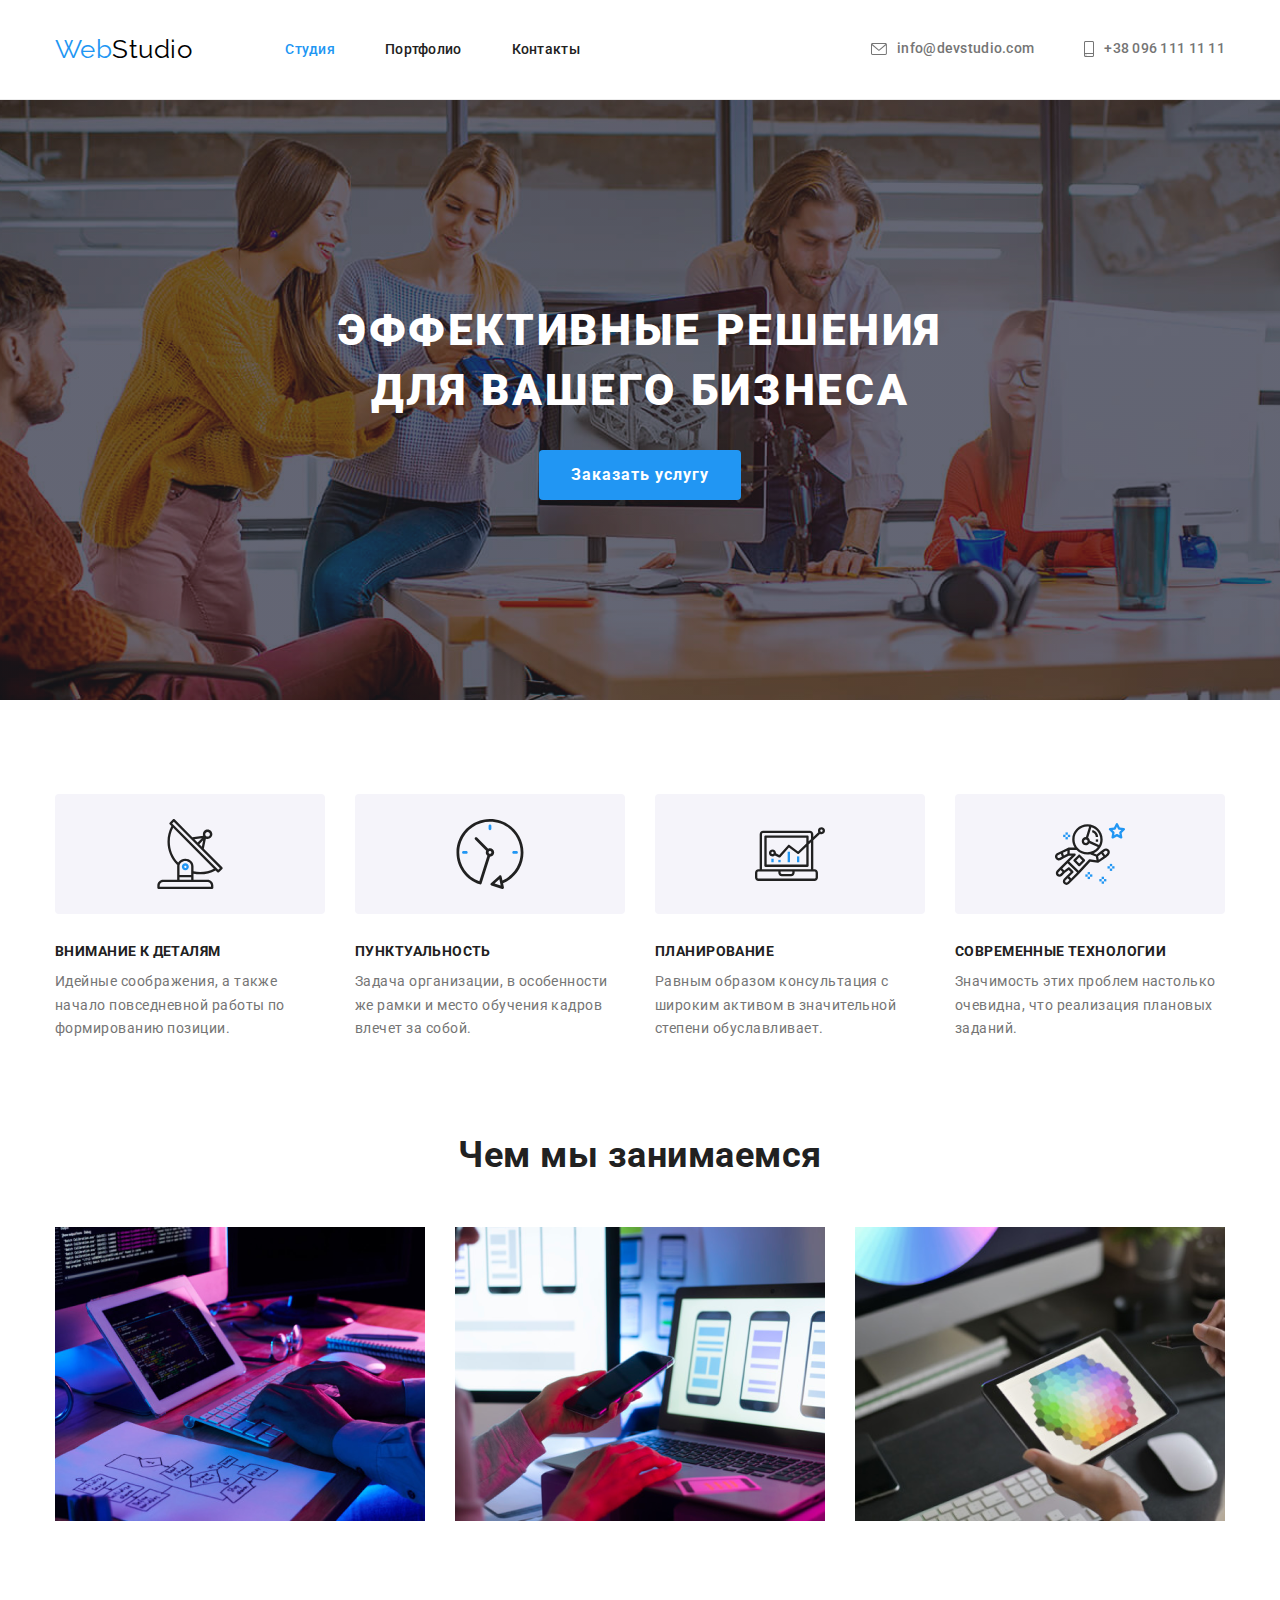
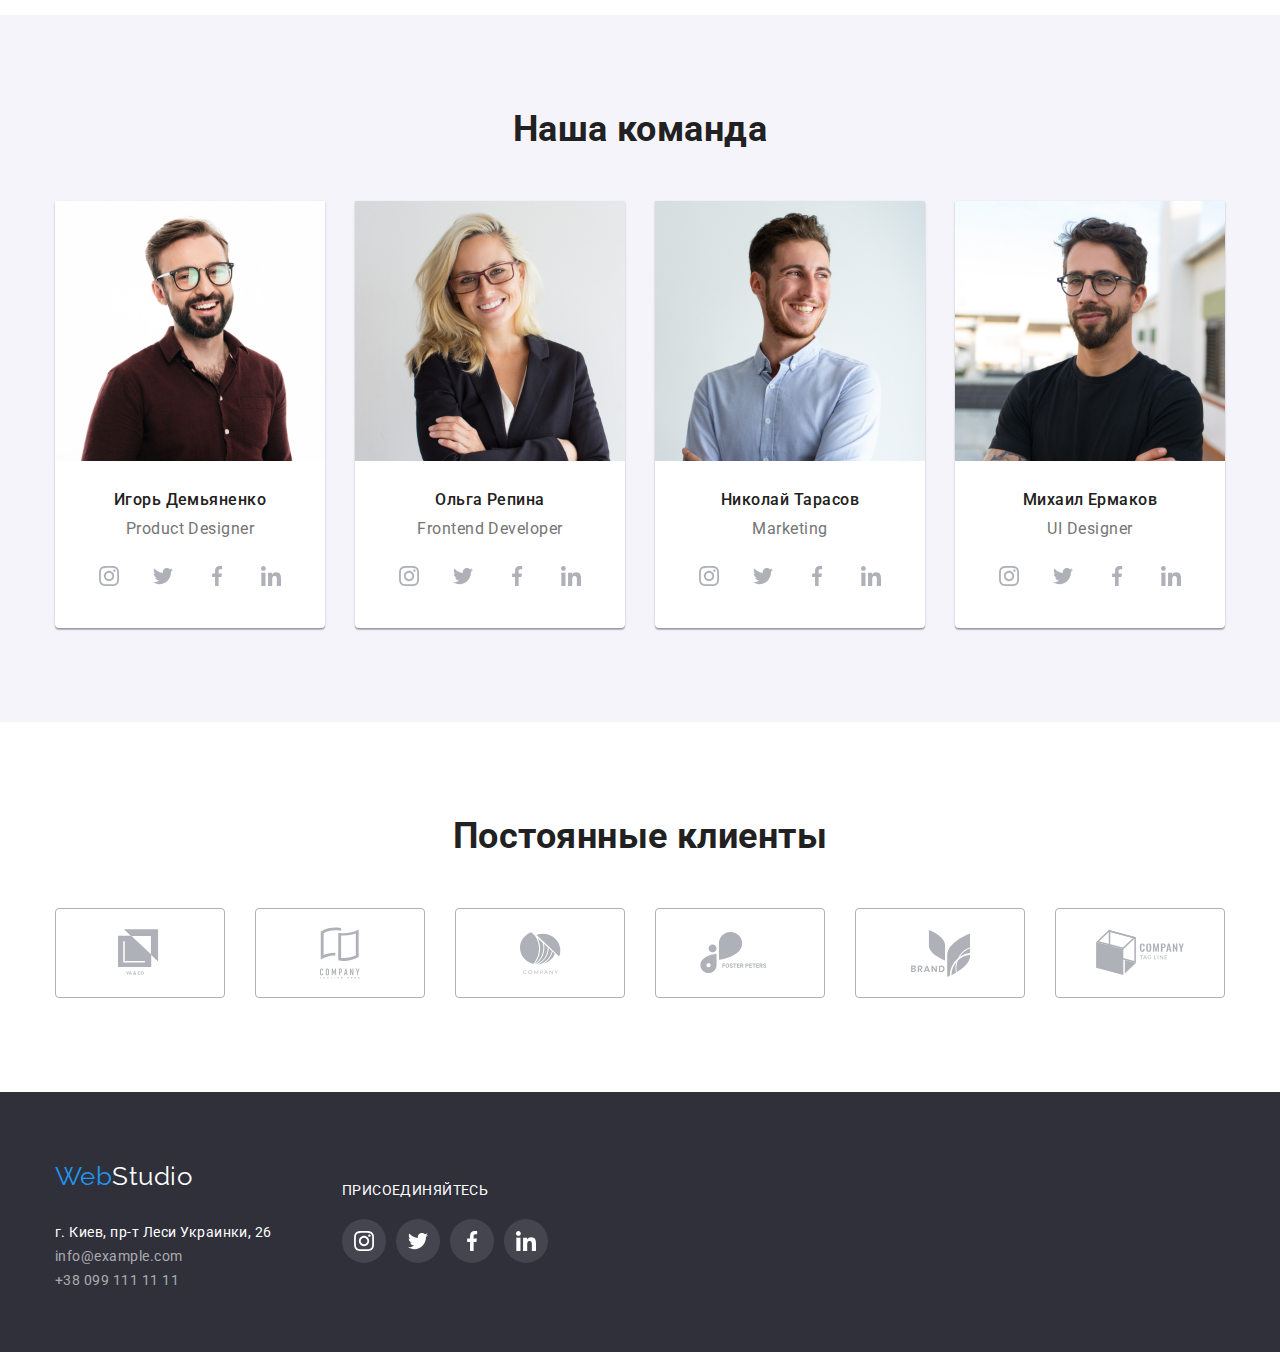
==== commit 488aec1f: "gg" ====
--- a/index.html
+++ b/index.html
@@ -317,7 +317,8 @@
 
     <!-- Подвал -->
     <footer class="addresses-style">
-        <div class="container">
+        <div class="container inline-footer">
+            <div>
             <a href="./" class="logo">
                 Web<span class="logo-second-footer">Studio</span>
             </a>
@@ -334,6 +335,7 @@
                     </li>
                 </ul>
             </address>
+            </div>
 
             <div class="social-footer">
                 <p class="title-footer">
--- a/css/style.css
+++ b/css/style.css
@@ -407,7 +407,13 @@
   margin-top: 9px;
 }
 
+.inline-footer {
+  display: flex;
+}
+
 .social-footer {
+  margin-left: 70px;
+  margin-top: 17px;
 }
 
 .social-footer-list {
@@ -422,6 +428,7 @@
   line-height: 1.14;
   letter-spacing: 0.03em;
   text-transform: uppercase;
+  margin-bottom: 20px;
 }
 
 .social-footer-link {
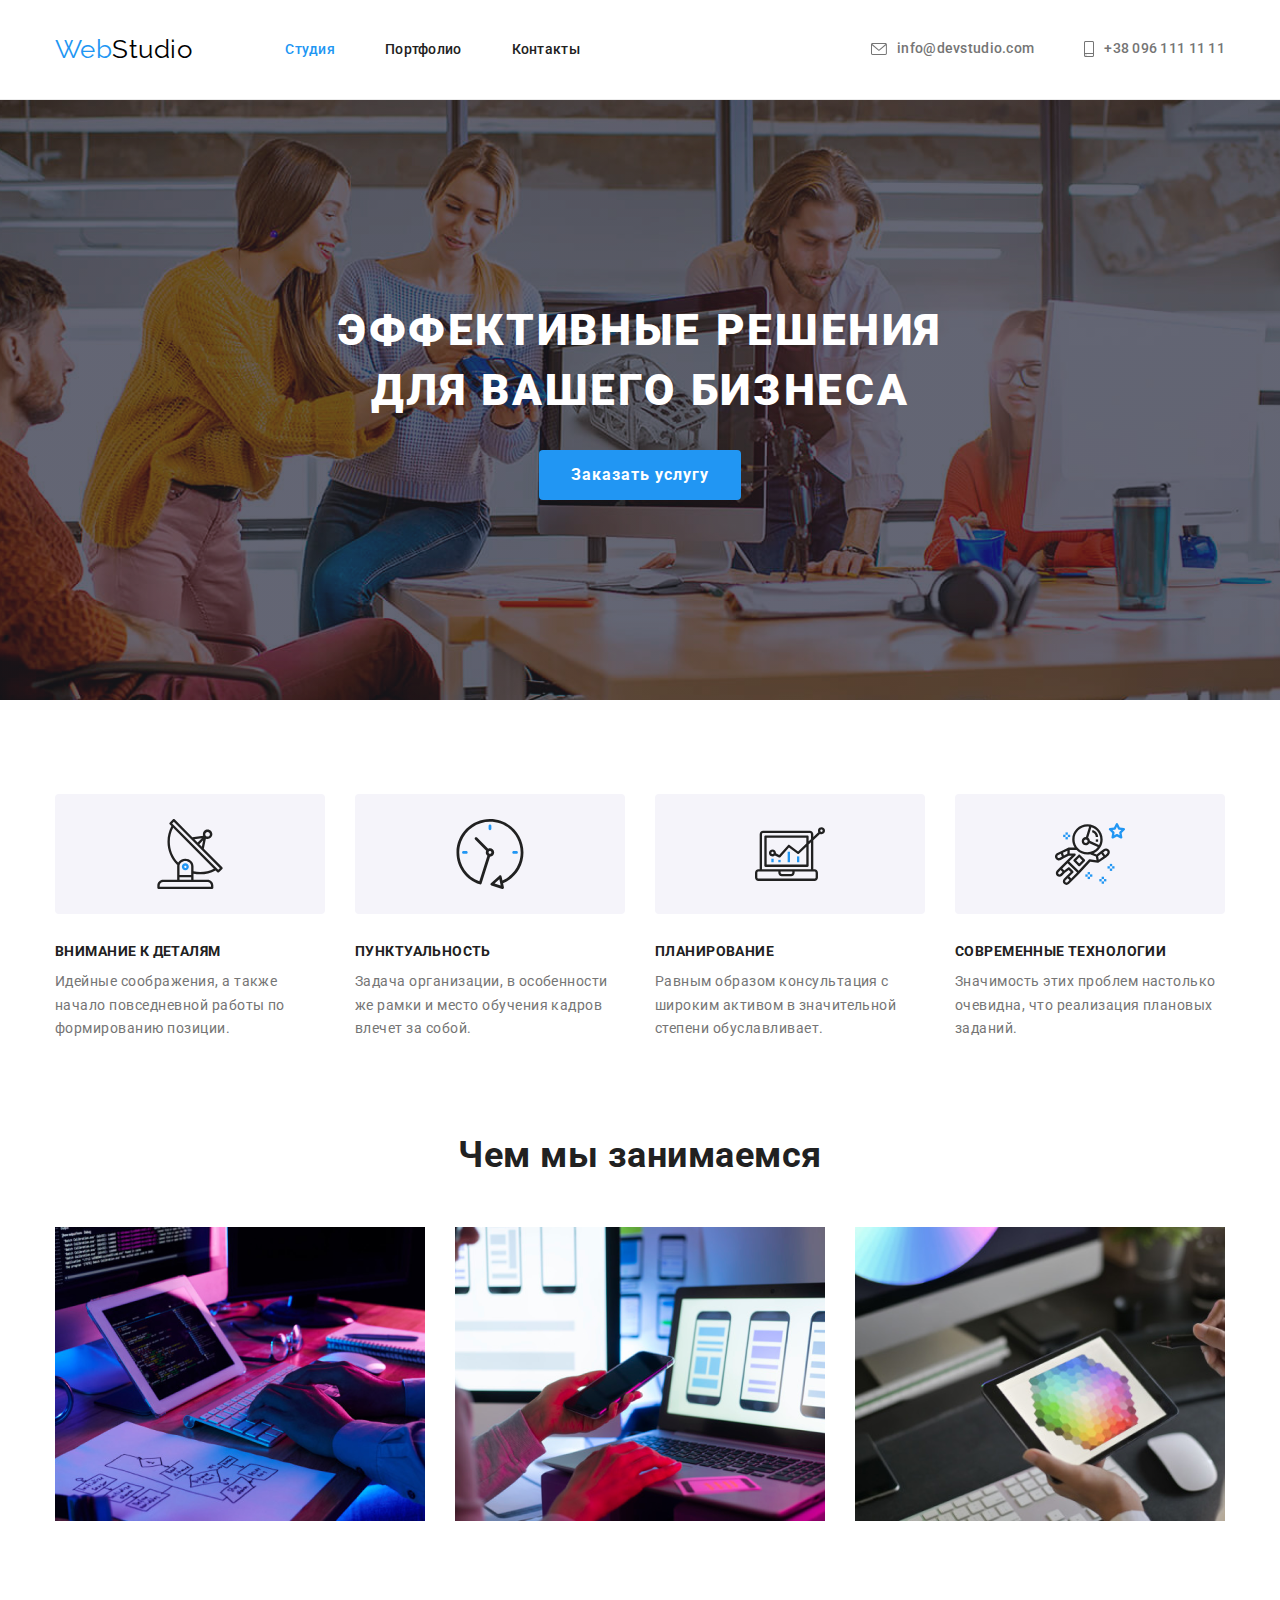
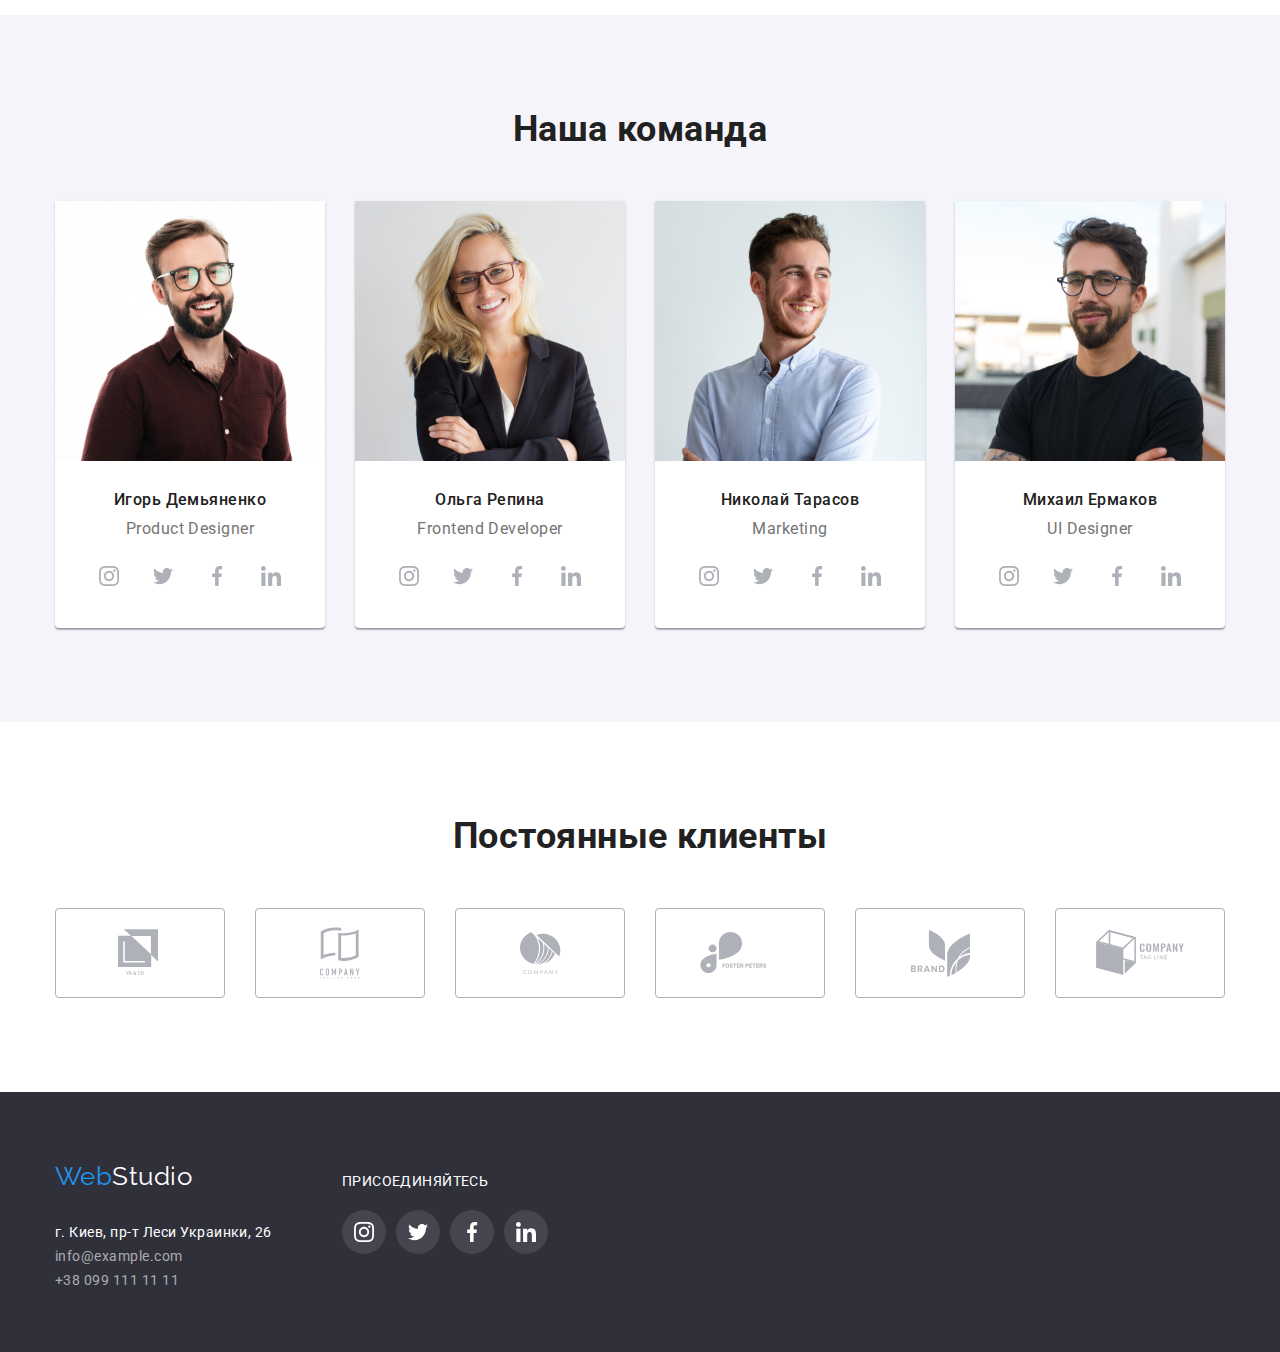
==== commit 7ea77970: "gg" ====
--- a/index.html
+++ b/index.html
@@ -49,14 +49,12 @@
     <main>
         <!-- Герой -->
         <section class="hero">
-            <div class="container">
             <h1 class="hero-title">Эффективные решения <br> для вашего бизнеса</h1>
             <button class="hero-button" type="button">Заказать услугу</button>
-            </div>
         </section>
 
         <!-- Преимущества -->
-        <section class="section">
+        <section class="section features">
             <div class="container">
             <h2 hidden class="section-title">Наши преимущества</h2>
             <ul class="features-list list">
@@ -117,7 +115,8 @@
         </section>
 
         <!--Чем мы занимаемся-->
-        <section class="section container">
+        <section class="section works">
+            <div class="container ">
             <h2 class="section-title">Чем мы занимаемся</h2>
             <ul class="works-title list">
                 <li class="works-title-list">
@@ -133,7 +132,7 @@
                     width="370" height="294">
                 </li>
             </ul>
-            
+            </div>
         </section>
 
         <!-- Наша команда-->
@@ -260,8 +259,9 @@
             </div>
         </section>
 
-        <section class="section">
-            <div class="container clients-box">  
+        <!--постоянные клиенты-->
+        <section class="section clients">
+            <div class="container">  
                 <h2 class="section-title">
                     Постоянные клиенты
                 </h2>
--- a/css/style.css
+++ b/css/style.css
@@ -164,7 +164,7 @@
   font-size: 36px;
   line-height: 1.16;
   text-align: center;
-  padding-bottom: 50px;
+  margin-bottom: 50px;
 }
 
 /*Герой*/
@@ -180,6 +180,7 @@
   text-align: center;
   margin-left: auto;
   margin-right: auto;
+  padding-top: 200px;
 }
 
 .hero-title {
@@ -189,7 +190,6 @@
   line-height: 1.37;
   letter-spacing: 0.06em;
   text-transform: uppercase;
-  padding-top: 200px;
   margin-bottom: 30px;
 }
 
@@ -210,10 +210,14 @@
   cursor: pointer;
   padding: 10px 32px;
   text-decoration: none;
-  margin-bottom: 200px;
 }
 
 /*Преимущества*/
+.features {
+  padding-top: 94px;
+  padding-bottom: 94px;
+}
+
 .features-list .title {
   color: var(--title-text-color);
   font-size: 14px;
@@ -236,8 +240,6 @@
 
 .container .features-list {
   display: flex;
-  padding-top: 94px;
-  padding-bottom: 94px;
 }
 
 .features-paragraph {
@@ -262,9 +264,12 @@
 }
 
 /*чем мы занимаемся*/
+.works {
+  padding-bottom: 94px;
+}
+
 .works-title {
   display: flex;
-  padding-bottom: 94px;
 }
 
 .works-title-list:not(:last-child) {
@@ -275,7 +280,6 @@
 
 .employees-title {
   display: flex;
-  padding-bottom: 94px;
   justify-content: space-between;
 }
 
@@ -288,6 +292,7 @@
 
 .employee {
   padding-top: 94px;
+  padding-bottom: 94px;
   background-color: #f5f4fa;
   text-align: center;
   margin-left: auto;
@@ -348,6 +353,11 @@
   height: 20px;
 }
 /*наши клиенты*/
+.clients {
+  padding-top: 94px;
+  padding-bottom: 94px;
+}
+
 .clients-list {
   display: flex;
   align-items: center;
@@ -376,11 +386,6 @@
   fill: var(--accent-color);
 }
 
-.clients-box {
-  padding-top: 94px;
-  padding-bottom: 94px;
-}
-
 /*подвал*/
 
 .addresses-style {
@@ -389,6 +394,7 @@
   text-decoration: none;
   background-color: #2f303a;
   padding-top: 60px;
+  padding-bottom: 60px;
   margin-left: auto;
   margin-right: auto;
 }
@@ -413,7 +419,7 @@
 
 .social-footer {
   margin-left: 70px;
-  margin-top: 17px;
+  margin-top: 8px;
 }
 
 .social-footer-list {
@@ -489,7 +495,6 @@
 
 .address-style {
   margin-top: 20px;
-  padding-bottom: 60px;
   font-style: normal;
 }
 
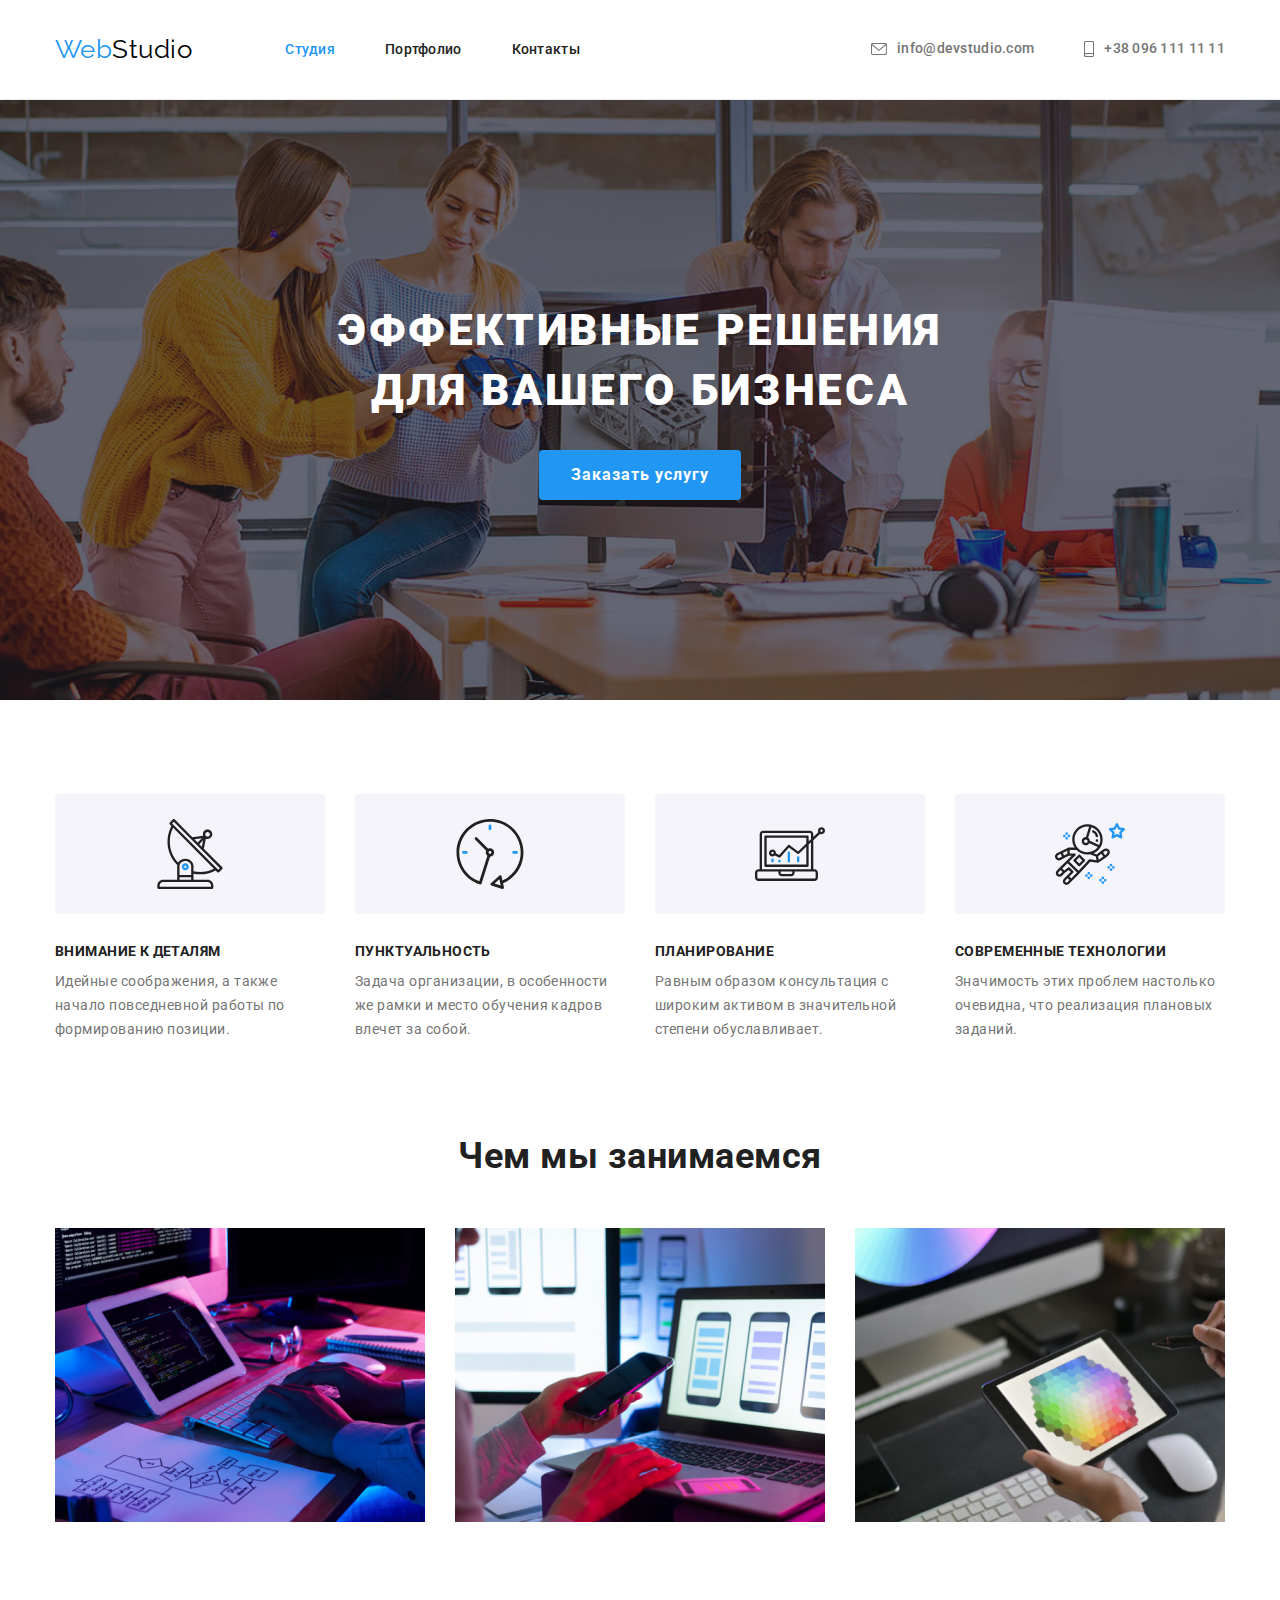
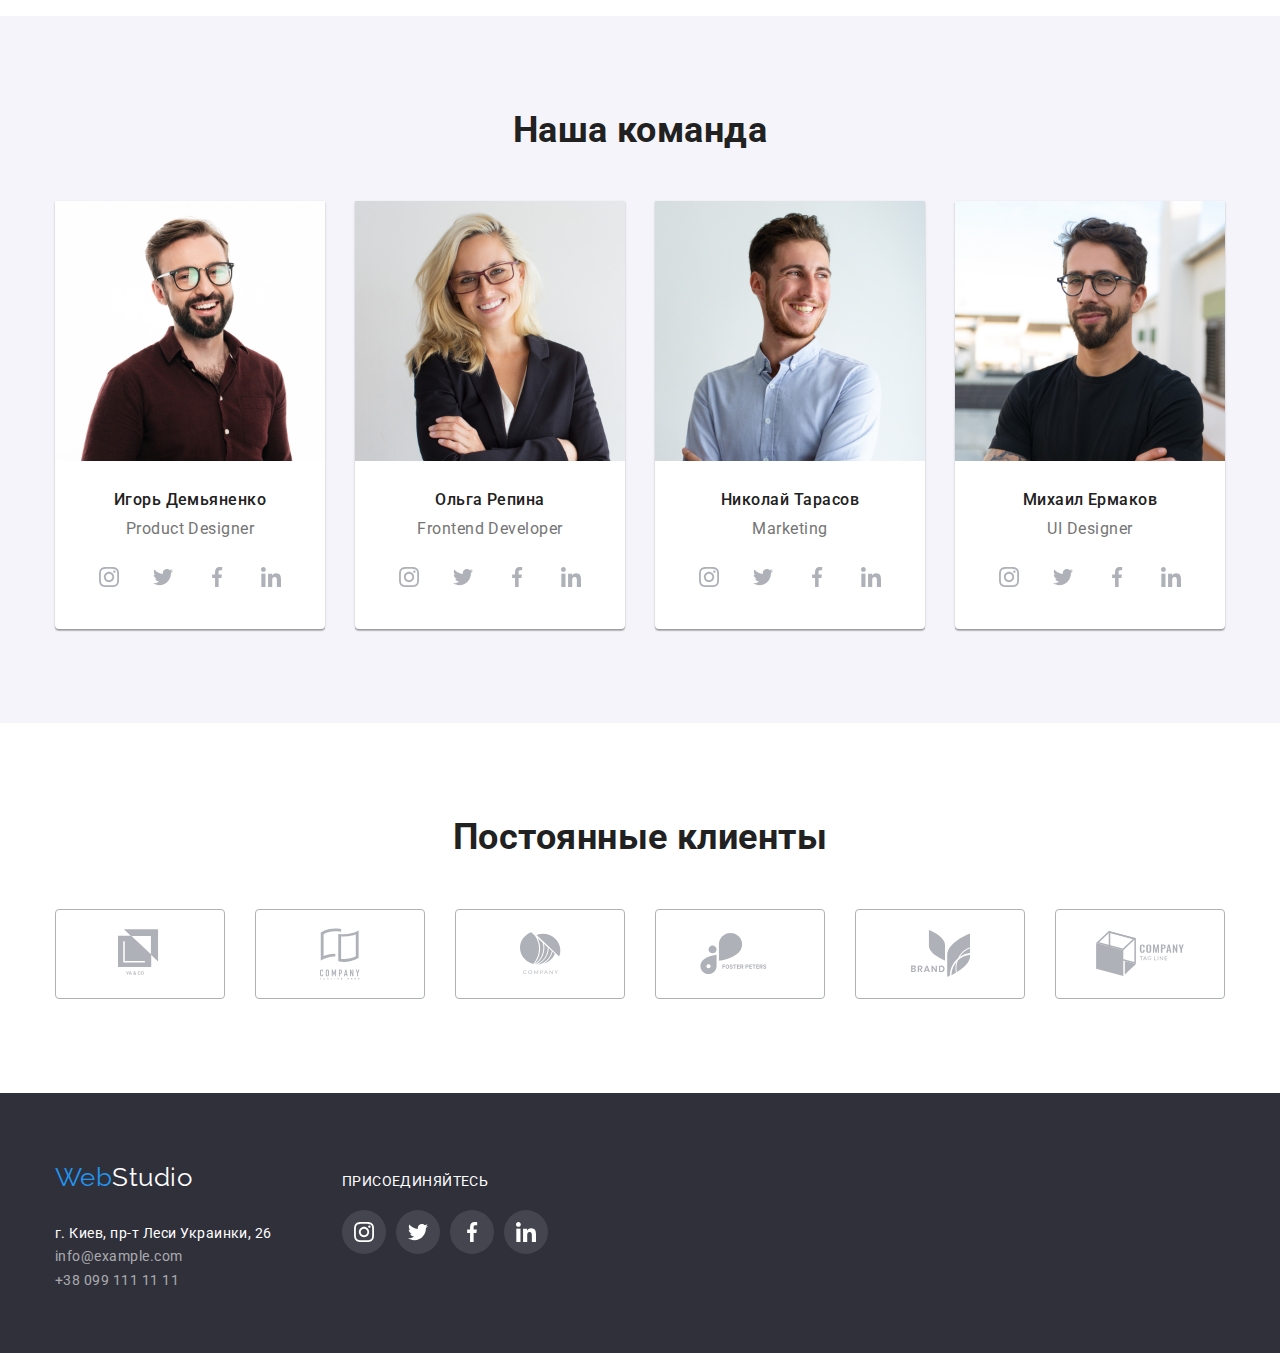
==== commit 7b845955: "gg" ====
--- a/index.html
+++ b/index.html
@@ -317,7 +317,7 @@
 
     <!-- Подвал -->
     <footer class="addresses-style">
-        <div class="container inline-footer">
+        <div class="inline-footer container">
             <div>
             <a href="./" class="logo">
                 Web<span class="logo-second-footer">Studio</span>
--- a/css/style.css
+++ b/css/style.css
@@ -174,13 +174,15 @@
       rgba(47, 48, 58, 0.4)
     ),
     url(../images/hero.png);
+  background-color: #ffffff;
   background-position: center;
-  height: 600px;
   max-width: 1600px;
+  background-repeat: no-repeat;
   text-align: center;
   margin-left: auto;
   margin-right: auto;
   padding-top: 200px;
+  padding-bottom: 200px;
 }
 
 .hero-title {
@@ -389,8 +391,6 @@
 /*подвал*/
 
 .addresses-style {
-  font-family: Roboto, sans-serif;
-  font-style: normal;
   text-decoration: none;
   background-color: #2f303a;
   padding-top: 60px;
@@ -415,11 +415,11 @@
 
 .inline-footer {
   display: flex;
+  align-items: baseline;
 }
 
 .social-footer {
   margin-left: 70px;
-  margin-top: 8px;
 }
 
 .social-footer-list {
